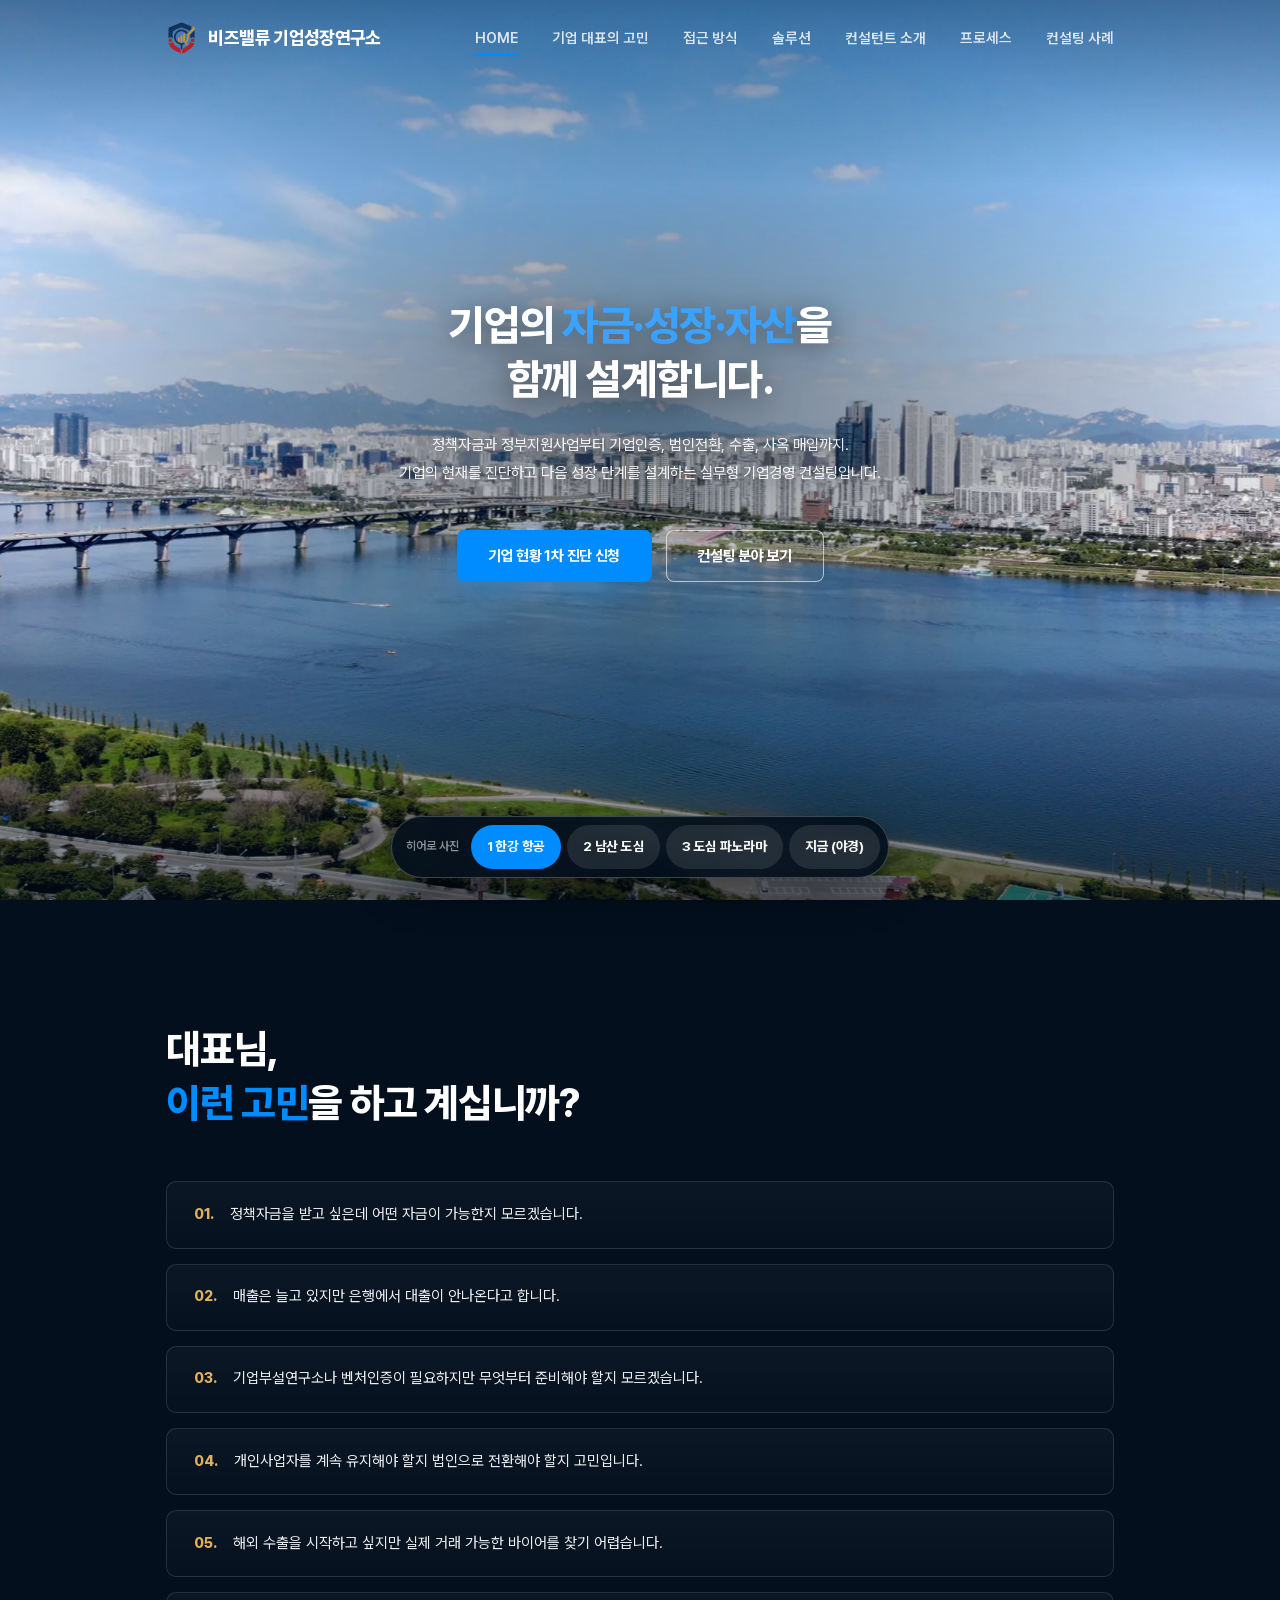
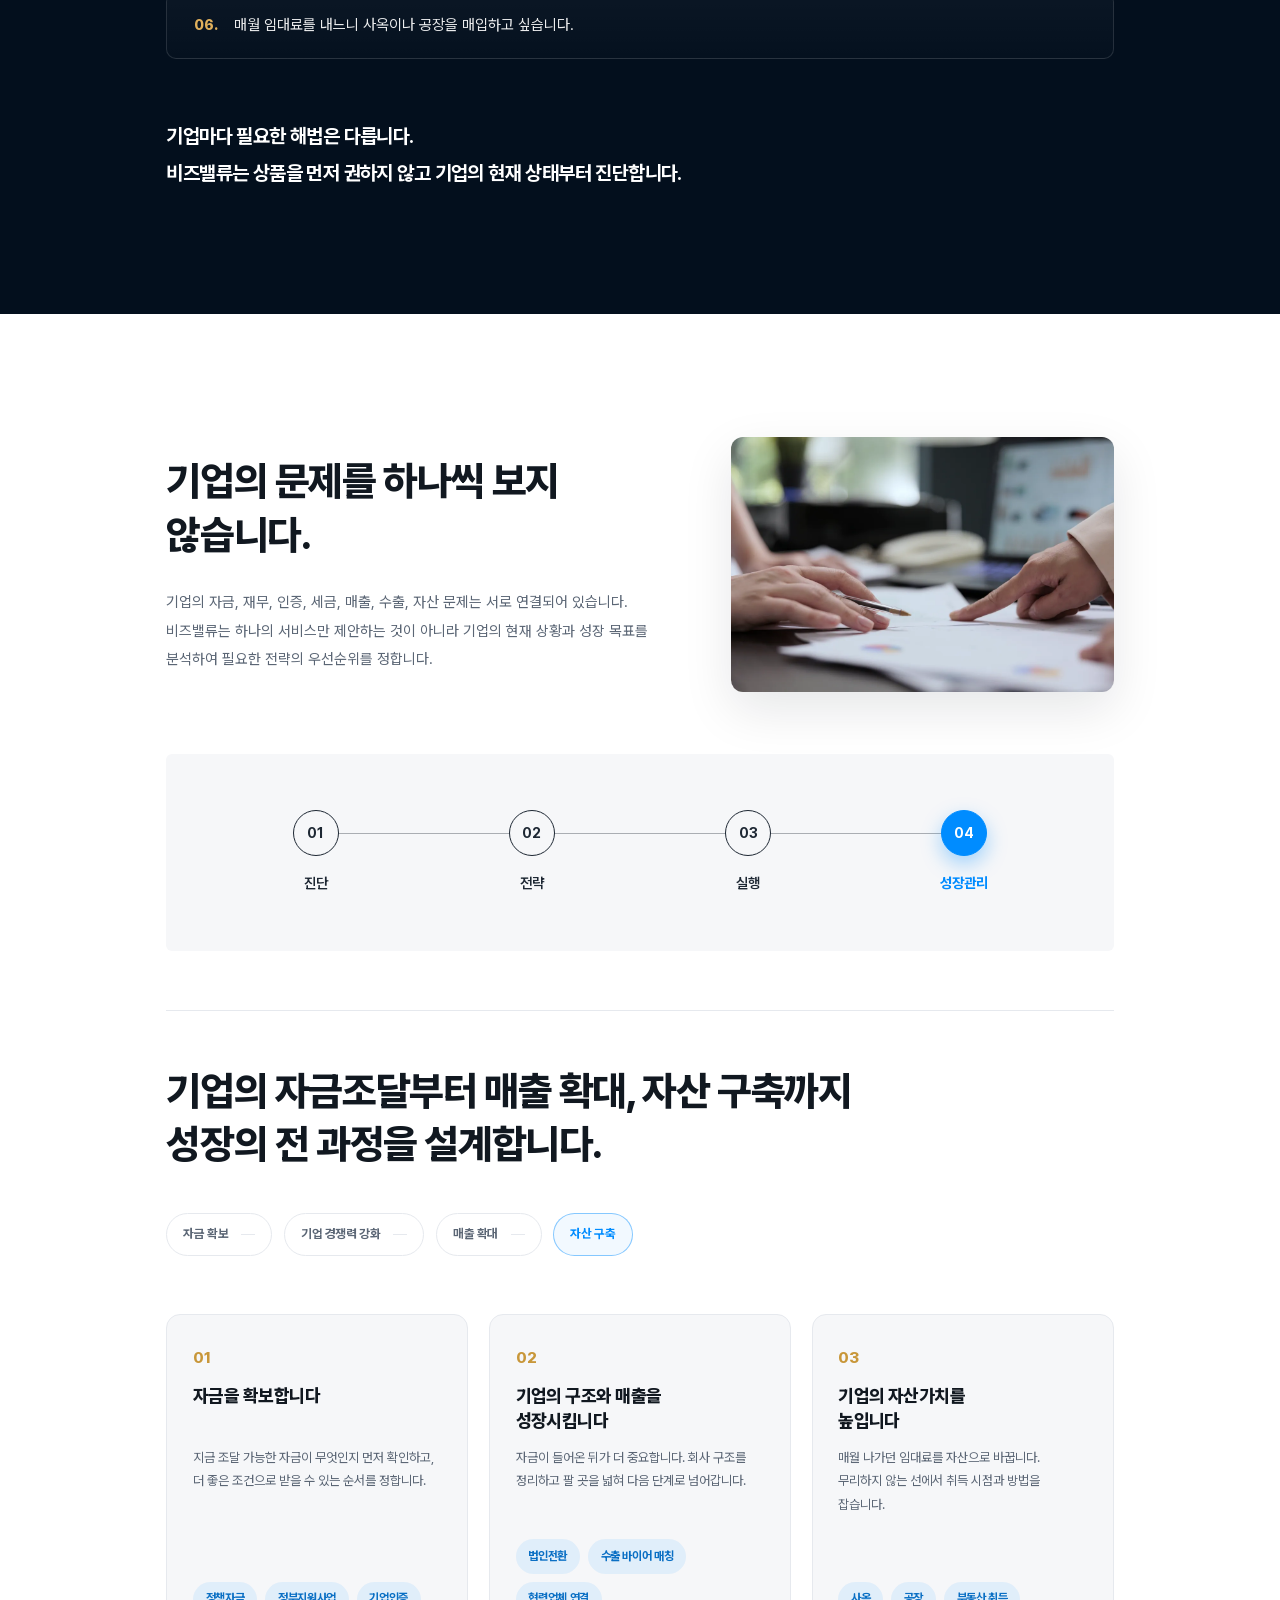
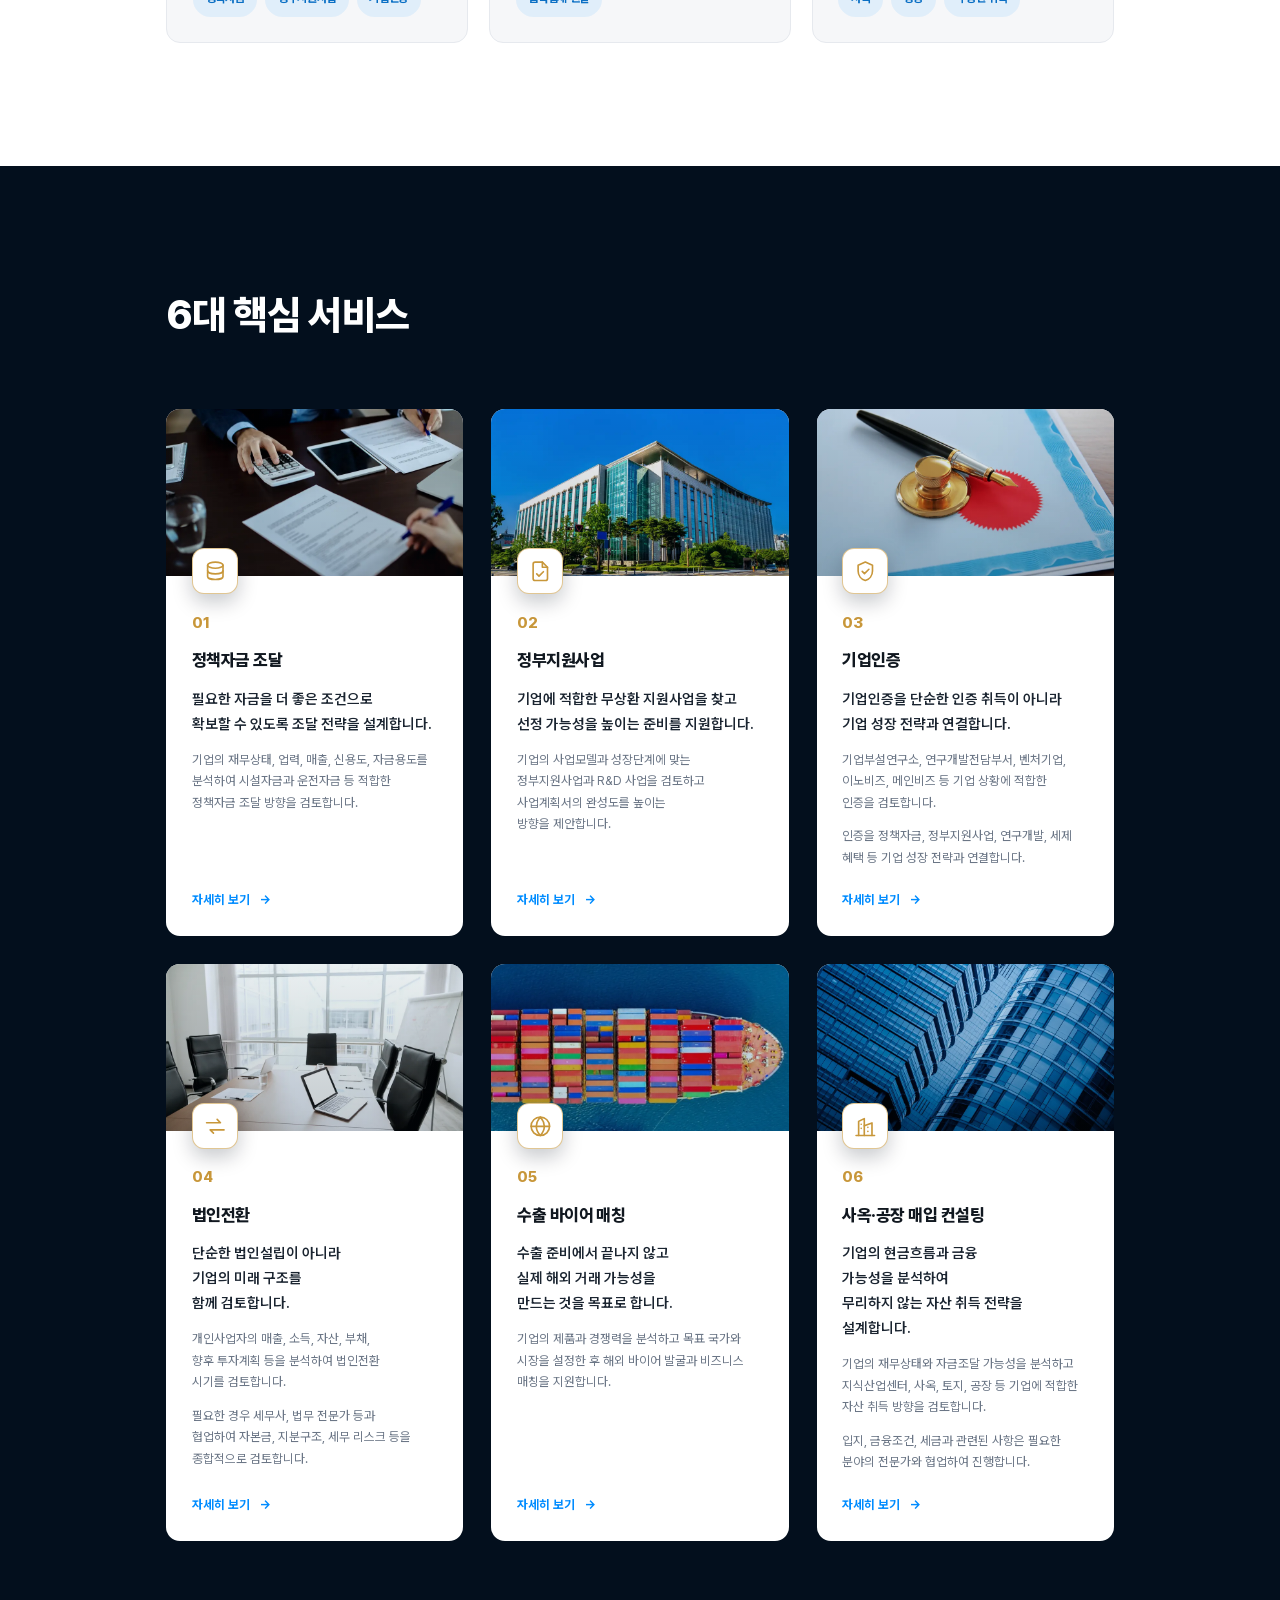
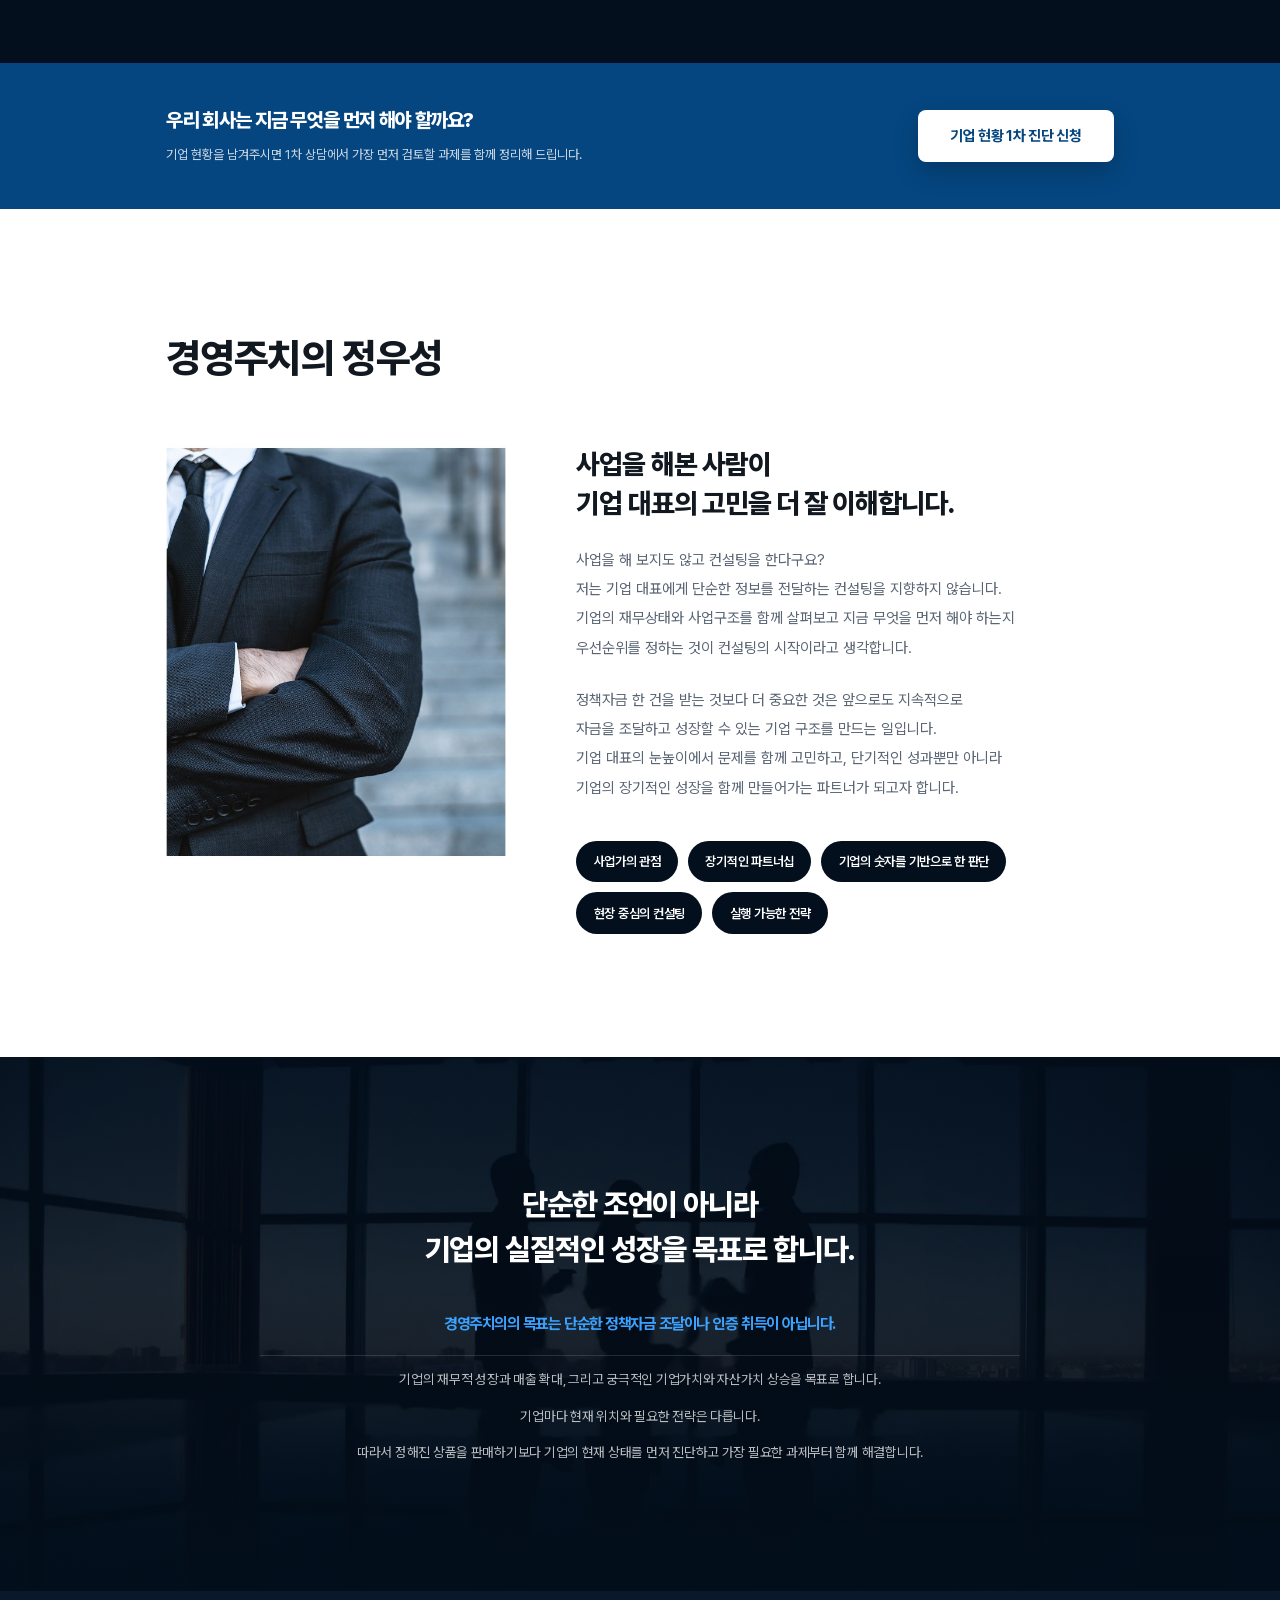
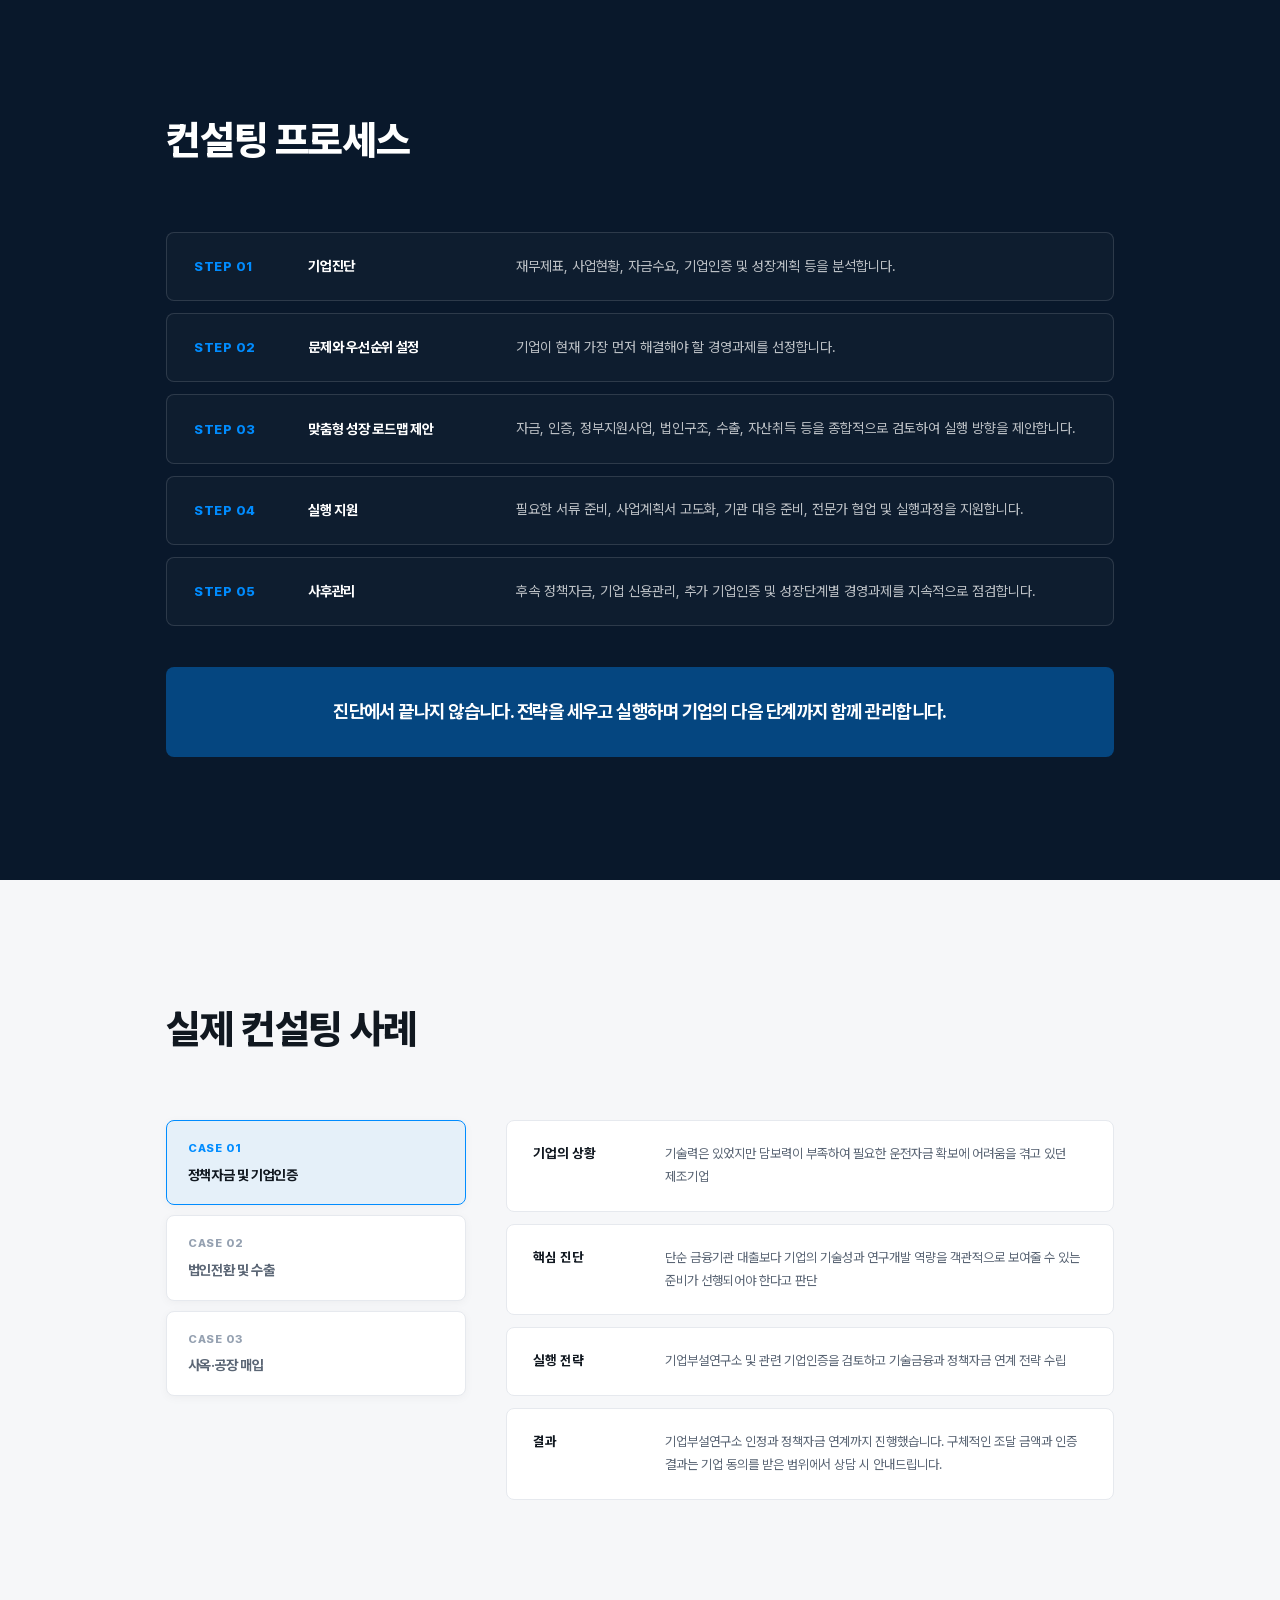
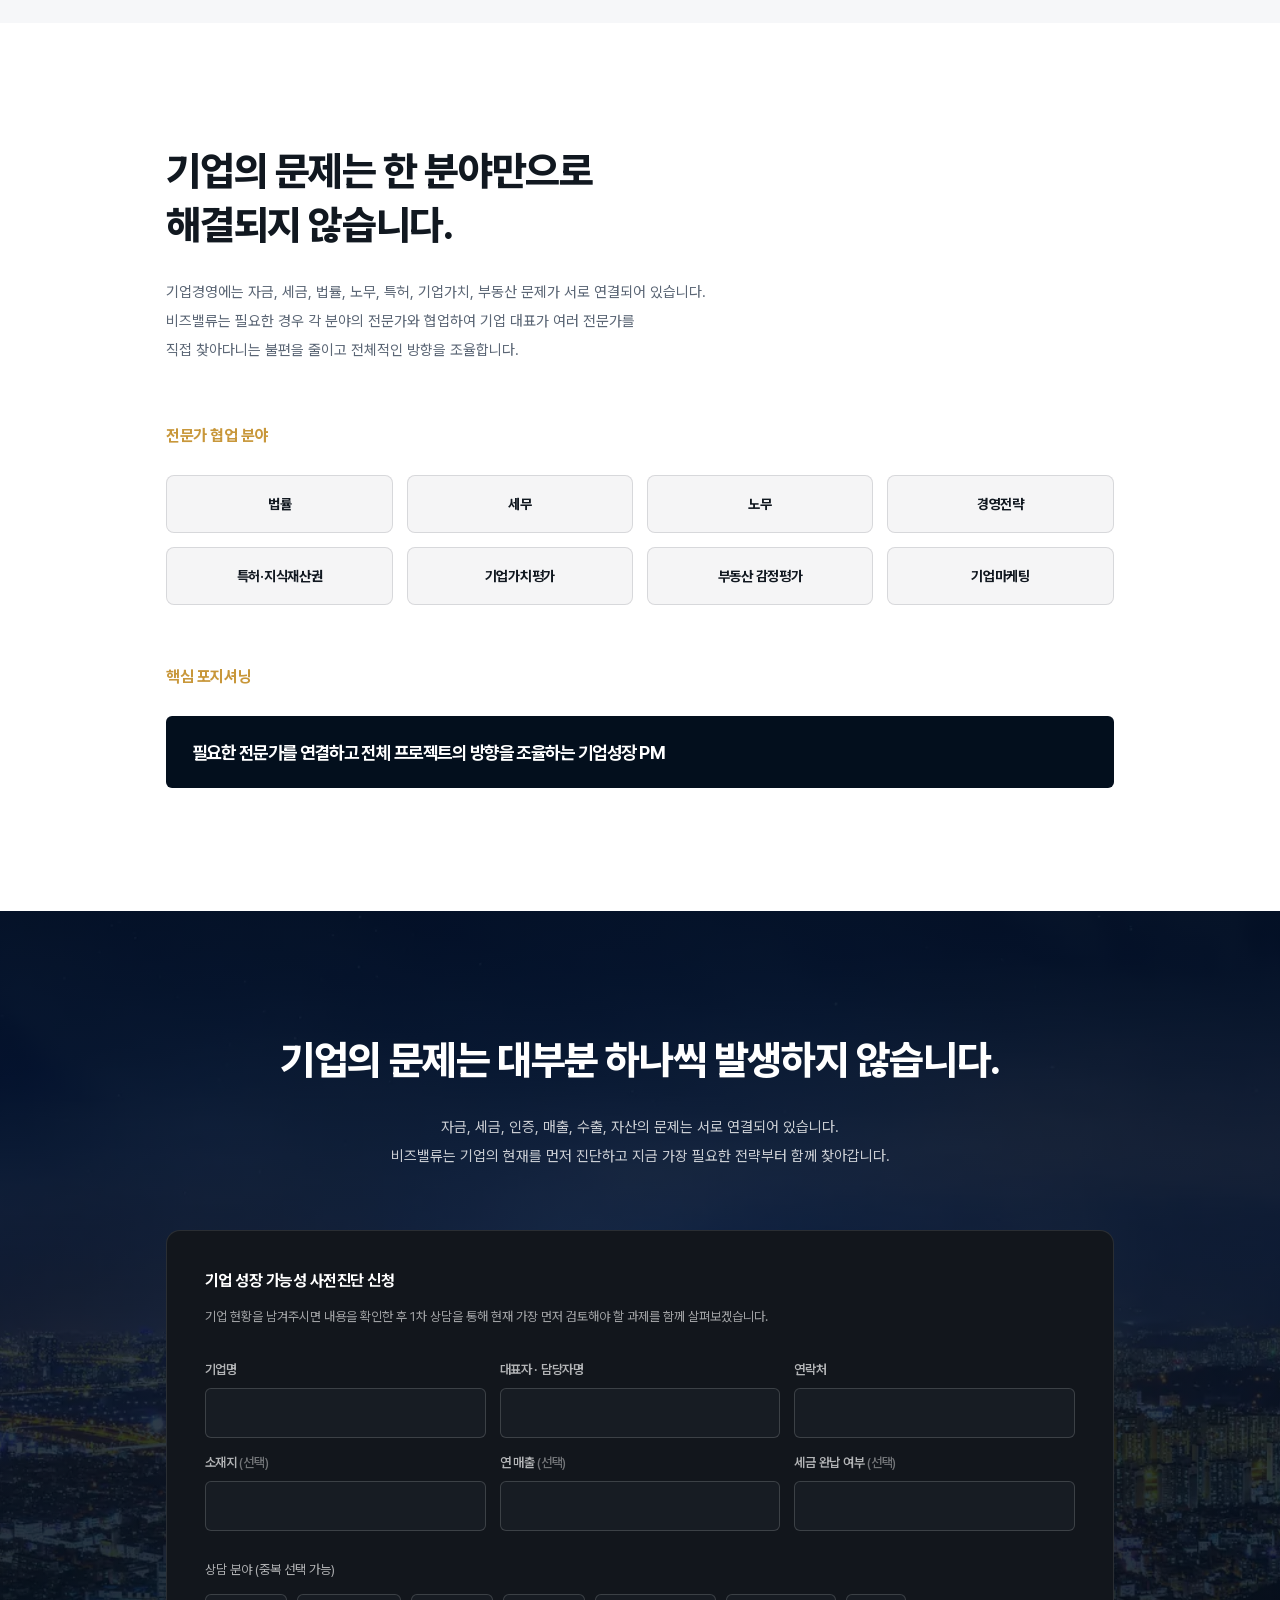
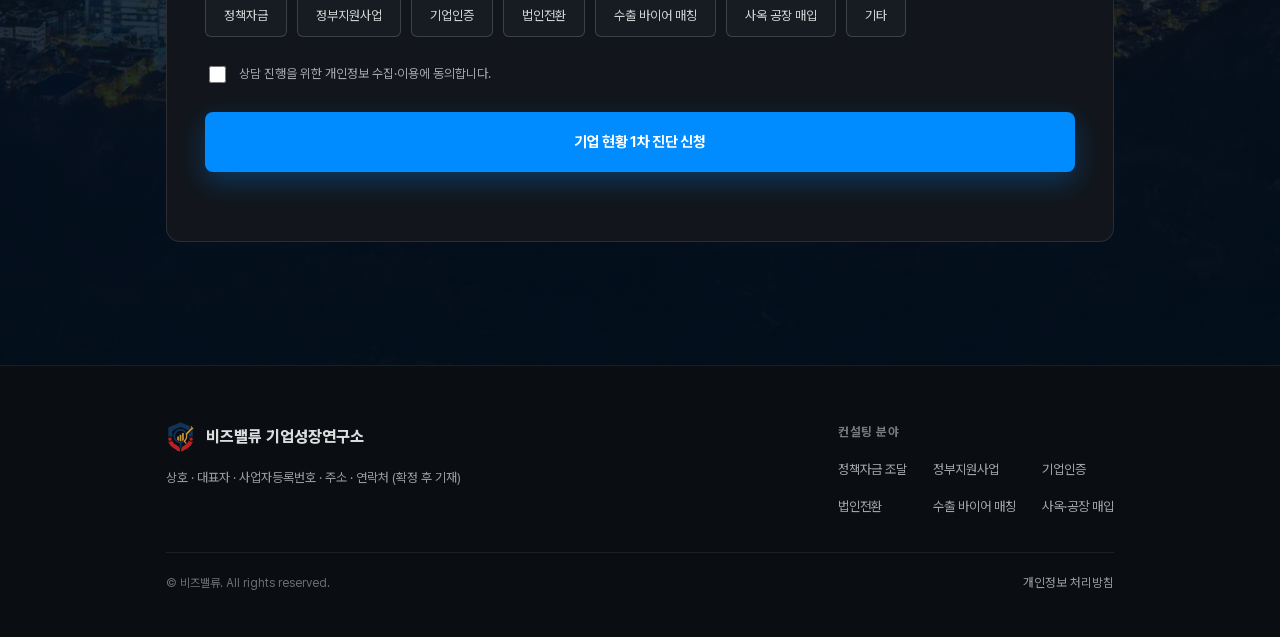
==== preview-hero.html @ 63edd78f "히어로 사진 비교용 임시 페이지 추가 (preview-hero.html) 지금 히어로가 어둡다는 지적을 받아 밝은 낮 사진 후보 3장을 준비했다. 실제 화면에서 눌러 바꿔볼 수 있" ====
<!DOCTYPE html>
<html lang="ko">
<head>
<meta charset="utf-8">
<meta name="viewport" content="width=device-width, initial-scale=1, viewport-fit=cover">
<title>히어로 사진 비교 | 비즈밸류</title>
<meta name="description" content="정책자금과 정부지원사업부터 기업인증, 법인전환, 수출, 사옥 매입까지. 기업의 현재를 진단하고 다음 성장 단계를 설계하는 실무형 기업경영 컨설팅입니다.">
<!-- 초안 단계: 검색 노출 차단. 정식 공개 시 아래 robots 줄과 robots.txt를 삭제하세요. -->
<meta name="robots" content="noindex, nofollow">
<meta property="og:type" content="website">
<meta property="og:title" content="비즈밸류 기업성장연구소 | 기업의 자금·성장·자산을 함께 설계합니다">
<meta property="og:description" content="기업의 현재를 진단하고 다음 성장 단계를 설계하는 실무형 기업경영 컨설팅.">
<!-- webp 를 지원하지 않는 브라우저는 type 을 보고 이 preload 를 건너뜁니다 (jpg 는 CSS 폴백으로 받습니다) -->
<link rel="preload" as="image" type="image/webp" href="assets/img/hero.webp">
<!-- 정식 도메인이 정해지면 아래 canonical / og:url / og:image 의 주소를 새 도메인으로 바꿔야 합니다. -->
<link rel="canonical" href="https://vdirectors00-blip.github.io/Chief-physician/">
<meta property="og:url" content="https://vdirectors00-blip.github.io/Chief-physician/">
<meta property="og:site_name" content="비즈밸류 기업성장연구소">
<meta property="og:locale" content="ko_KR">
<meta property="og:image" content="https://vdirectors00-blip.github.io/Chief-physician/assets/img/hero.jpg">
<meta name="twitter:card" content="summary_large_image">
<link rel="icon" href="assets/img/favicon.ico" sizes="any">
<link rel="apple-touch-icon" href="assets/img/apple-touch-icon.png">
<meta name="theme-color" content="#030f1d">
<link rel="preload" as="font" type="font/woff2" href="assets/fonts/PretendardVariable.subset.woff2" crossorigin>
<link rel="stylesheet" href="assets/css/style.css">
<!-- ============================================================
     TODO:GA4  구글 애널리틱스 측정 ID (G- 로 시작) 를 아래 따옴표 안에 넣으면
     수집이 시작됩니다. 비워두면 아무것도 불러오지 않고 전송하지도 않습니다.
     TODO:WEBHOOK  신청 접수를 문자·알림톡으로 받으려면 중계 주소를 넣습니다.
     (정적 사이트라 알리고를 직접 호출할 수 없어 중계가 하나 필요합니다)
     ============================================================ -->
<script>
  window.GA_ID = "";
  window.LEAD_WEBHOOK = "";
</script>
<script>
  (function () {
    var id = window.GA_ID;
    if (!id || id.indexOf("G-") !== 0) return;
    var s = document.createElement("script");
    s.async = 1; s.src = "https://www.googletagmanager.com/gtag/js?id=" + id;
    document.head.appendChild(s);
    window.dataLayer = window.dataLayer || [];
    window.gtag = function () { dataLayer.push(arguments); };
    gtag("js", new Date());
    gtag("config", id);
  })();
</script>
</head>
<body>

<!-- ============================================================
     채워 넣어야 할 값 (전부 이 파일 안에서 검색됨)
     · TODO:TEL      전화번호
     · TODO:KAKAO    카카오톡 채널 주소
     · TODO:INSTA    인스타그램 주소
     · TODO:FORM     Formspree 폼 주소
     · TODO:LOGO     비즈밸류 로고 이미지 (현재는 텍스트 워드마크)
     · TODO:BIZ      사업자 상호·등록번호·주소
     ============================================================ -->

<a class="skip" href="#main">본문 바로가기</a>

<header class="header" id="header">
  <div class="container header__inner">
    <a class="logo" href="#top"><img class="logo__mark" src="assets/img/logo.svg" alt="" aria-hidden="true" width="32" height="32"><span>비즈밸류 기업성장연구소</span></a>

    <nav class="nav" id="nav">
      <a href="#top" class="nav__link is-active">HOME</a>
      <a href="#worries" class="nav__link">기업 대표의 고민</a>
      <a href="#approach" class="nav__link">접근 방식</a>
      <a href="#services" class="nav__link">솔루션</a>
      <a href="#consultant" class="nav__link">컨설턴트 소개</a>
      <a href="#process" class="nav__link">프로세스</a>
      <a href="#cases" class="nav__link">컨설팅 사례</a>
    </nav>

    <button class="burger" id="burger" aria-label="메뉴 열기" aria-expanded="false" aria-controls="nav">
      <span></span><span></span><span></span>
    </button>
  </div>
</header>

<main id="main">

<!-- ─────────────── 히어로 ─────────────── -->
<section class="hero" id="top">
  <div class="hero__bg"></div>
  <div class="container hero__inner">
    <h1 class="hero__title reveal">기업의 <em>자금·성장·자산</em>을<br>함께 설계합니다.</h1>
    <p class="hero__lead reveal" data-delay="1">
      정책자금과 정부지원사업부터 기업인증, 법인전환, 수출, 사옥 매입까지.<br>
      기업의 현재를 진단하고 다음 성장 단계를 설계하는 실무형 기업경영 컨설팅입니다.
    </p>
    <div class="hero__cta reveal" data-delay="2">
      <a href="#apply" class="btn btn--primary" data-cta="hero">기업 현황 1차 진단 신청</a>
      <a href="#services" class="btn btn--ghost">컨설팅 분야 보기</a>
    </div>
  </div>
  <span class="hero__scroll" aria-hidden="true"></span>
</section>


<!-- ─────────────── 대표님 고민 ─────────────── -->
<section class="sec sec--navy" id="worries">
  <div class="container">
    <h2 class="h2 reveal">대표님,<br><em>이런 고민</em>을 하고 계십니까?</h2>

    <ul class="worries">
      <li class="worry reveal"><span class="worry__no">01.</span><span class="worry__txt">정책자금을 받고 싶은데 어떤 자금이 가능한지 모르겠습니다.</span></li>
      <li class="worry reveal"><span class="worry__no">02.</span><span class="worry__txt">매출은 늘고 있지만 은행에서 대출이 안나온다고 합니다.</span></li>
      <li class="worry reveal"><span class="worry__no">03.</span><span class="worry__txt">기업부설연구소나 벤처인증이 필요하지만 무엇부터 준비해야 할지 모르겠습니다.</span></li>
      <li class="worry reveal"><span class="worry__no">04.</span><span class="worry__txt">개인사업자를 계속 유지해야 할지 법인으로 전환해야 할지 고민입니다.</span></li>
      <li class="worry reveal"><span class="worry__no">05.</span><span class="worry__txt">해외 수출을 시작하고 싶지만 실제 거래 가능한 바이어를 찾기 어렵습니다.</span></li>
      <li class="worry reveal"><span class="worry__no">06.</span><span class="worry__txt">매월 임대료를 내느니 사옥이나 공장을 매입하고 싶습니다.</span></li>
    </ul>

    <p class="worries__closing reveal">
      기업마다 필요한 해법은 다릅니다.<br>
      비즈밸류는 상품을 먼저 권하지 않고 기업의 현재 상태부터 진단합니다.
    </p>
  </div>
</section>

<!-- ─────────────── 접근 방식 ─────────────── -->
<section class="sec sec--light" id="approach">
  <div class="container">
    <div class="lead2">
      <div class="lead2__txt">
        <h2 class="h2 h2--dark reveal">기업의 문제를 하나씩 보지 않습니다.</h2>
        <p class="body reveal">
          기업의 자금, 재무, 인증, 세금, 매출, 수출, 자산 문제는 서로 연결되어 있습니다.
          비즈밸류는 하나의 서비스만 제안하는 것이 아니라 기업의 현재 상황과 성장 목표를
          분석하여 필요한 전략의 우선순위를 정합니다.
        </p>
      </div>
      <figure class="lead2__fig reveal" data-delay="1">
        <picture>
          <source srcset="assets/img/approach-charts.webp" type="image/webp">
          <img src="assets/img/approach-charts.jpg" alt="" width="1200" height="800" loading="lazy">
        </picture>
      </figure>
    </div>

    <div class="steps reveal">
      <ol class="steps__list">
        <li class="step"><span class="step__dot">01</span><span class="step__label">진단</span></li>
        <li class="step"><span class="step__dot">02</span><span class="step__label">전략</span></li>
        <li class="step"><span class="step__dot">03</span><span class="step__label">실행</span></li>
        <li class="step is-active"><span class="step__dot">04</span><span class="step__label">성장관리</span></li>
      </ol>
    </div>

    <div class="approach__split" id="values">
    <h2 class="h2 h2--dark h2--left reveal">기업의 자금조달부터 매출 확대, 자산 구축까지<br>성장의 전 과정을 설계합니다.</h2>

    <ol class="flow reveal">
      <li>자금 확보</li>
      <li>기업 경쟁력 강화</li>
      <li>매출 확대</li>
      <li>자산 구축</li>
    </ol>

    <div class="values">
      <article class="value reveal">
        <p class="value__no">01</p>
        <h3 class="value__title">자금을 확보합니다</h3>
        <p class="value__desc">지금 조달 가능한 자금이 무엇인지 먼저 확인하고, 더 좋은 조건으로 받을 수 있는 순서를 정합니다.</p>
        <ul class="value__tags">
          <li><a href="services/policy-fund.html">정책자금</a></li>
          <li><a href="services/gov-program.html">정부지원사업</a></li>
          <li><a href="services/certification.html">기업인증</a></li>
        </ul>
      </article>

      <article class="value reveal" data-delay="1">
        <p class="value__no">02</p>
        <h3 class="value__title">기업의 구조와 매출을 <br>성장시킵니다</h3>
        <p class="value__desc">자금이 들어온 뒤가 더 중요합니다. 회사 구조를 정리하고 팔 곳을 넓혀 다음 단계로 넘어갑니다.</p>
        <ul class="value__tags">
          <li><a href="services/incorporation.html">법인전환</a></li>
          <li><a href="services/export.html">수출 바이어 매칭</a></li>
          <li><a href="#network">협력업체 연결</a></li>
        </ul>
      </article>

      <article class="value reveal" data-delay="2">
        <p class="value__no">03</p>
        <h3 class="value__title">기업의 자산가치를 <br>높입니다</h3>
        <p class="value__desc">매월 나가던 임대료를 자산으로 바꿉니다. 무리하지 않는 선에서 취득 시점과 방법을 잡습니다.</p>
        <ul class="value__tags">
          <li><a href="services/asset.html">사옥</a></li>
          <li><a href="services/asset.html">공장</a></li>
          <li><a href="services/asset.html">부동산 취득</a></li>
        </ul>
      </article>
    </div>
    </div>
  </div>
</section>

<!-- ─────────────── 6대 핵심 서비스 ─────────────── -->
<section class="sec sec--navy" id="services">
  <div class="container">
    <h2 class="h2 h2--left reveal">6대 핵심 서비스</h2>

    <div class="cards">
      <article class="card reveal">
        <figure class="card__fig" aria-hidden="true"><picture><source srcset="assets/img/svc-fund.webp" type="image/webp"><img src="assets/img/svc-fund.jpg" alt="" width="920" height="518" loading="lazy"></picture></figure>
        <div class="card__icon" aria-hidden="true"><svg viewBox="0 0 24 24"><ellipse cx="12" cy="6" rx="7.5" ry="3"/><path d="M4.5 6v5.5c0 1.7 3.4 3 7.5 3s7.5-1.3 7.5-3V6"/><path d="M4.5 11.5V17c0 1.7 3.4 3 7.5 3s7.5-1.3 7.5-3v-5.5"/></svg></div>
        <p class="card__no">01</p>
        <h3 class="card__title">정책자금 조달</h3>
        <p class="card__lead">필요한 자금을 더 좋은 조건으로 <br>확보할 수 있도록 조달 전략을 설계합니다.</p>
        <p class="card__desc">기업의 재무상태, 업력, 매출, 신용도, 자금용도를 분석하여 시설자금과 운전자금 등 적합한 정책자금 조달 방향을 검토합니다.</p>
        <a class="card__more" href="services/policy-fund.html">자세히 보기 <span aria-hidden="true">&rarr;</span></a>
      </article>

      <article class="card reveal" data-delay="1">
        <figure class="card__fig" aria-hidden="true"><picture><source srcset="assets/img/svc-gov.webp" type="image/webp"><img src="assets/img/svc-gov.jpg" alt="" width="920" height="518" loading="lazy"></picture></figure>
        <div class="card__icon" aria-hidden="true"><svg viewBox="0 0 24 24"><path d="M14 3H7a2 2 0 0 0-2 2v14a2 2 0 0 0 2 2h10a2 2 0 0 0 2-2V8z"/><path d="M14 3v5h5"/><path d="M8.5 14.5l2.2 2.2 4.3-4.3"/></svg></div>
        <p class="card__no">02</p>
        <h3 class="card__title">정부지원사업</h3>
        <p class="card__lead">기업에 적합한 무상환 지원사업을 찾고 <br>선정 가능성을 높이는 준비를 지원합니다.</p>
        <p class="card__desc">기업의 사업모델과 성장단계에 맞는 정부지원사업과 R&amp;D 사업을 검토하고 사업계획서의 완성도를 높이는 방향을 제안합니다.</p>
        <a class="card__more" href="services/gov-program.html">자세히 보기 <span aria-hidden="true">&rarr;</span></a>
      </article>

      <article class="card reveal" data-delay="2">
        <figure class="card__fig" aria-hidden="true"><picture><source srcset="assets/img/svc-cert.webp" type="image/webp"><img src="assets/img/svc-cert.jpg" alt="" width="920" height="518" loading="lazy"></picture></figure>
        <div class="card__icon" aria-hidden="true"><svg viewBox="0 0 24 24"><path d="M12 3l7 3v5.7c0 4.3-2.9 8-7 9.3-4.1-1.3-7-5-7-9.3V6z"/><path d="M9 12l2.2 2.2L15.5 10"/></svg></div>
        <p class="card__no">03</p>
        <h3 class="card__title">기업인증</h3>
        <p class="card__lead">기업인증을 단순한 인증 취득이 아니라 <br>기업 성장 전략과 연결합니다.</p>
        <p class="card__desc">기업부설연구소, 연구개발전담부서, 벤처기업, 이노비즈, 메인비즈 등 기업 상황에 적합한 인증을 검토합니다.</p>
        <p class="card__desc">인증을 정책자금, 정부지원사업, 연구개발, 세제 혜택 등 기업 성장 전략과 연결합니다.</p>
        <a class="card__more" href="services/certification.html">자세히 보기 <span aria-hidden="true">&rarr;</span></a>
      </article>

      <article class="card reveal">
        <figure class="card__fig" aria-hidden="true"><picture><source srcset="assets/img/svc-inc.webp" type="image/webp"><img src="assets/img/svc-inc.jpg" alt="" width="920" height="518" loading="lazy"></picture></figure>
        <div class="card__icon" aria-hidden="true"><svg viewBox="0 0 24 24"><path d="M3.5 8.5h13.5l-3.2-3.2"/><path d="M20.5 15.5H7l3.2 3.2"/></svg></div>
        <p class="card__no">04</p>
        <h3 class="card__title">법인전환</h3>
        <p class="card__lead">단순한 법인설립이 아니라 기업의 미래 구조를 <br>함께 검토합니다.</p>
        <p class="card__desc">개인사업자의 매출, 소득, 자산, 부채, 향후 투자계획 등을 분석하여 법인전환 시기를 검토합니다.</p>
        <p class="card__desc">필요한 경우 세무사, 법무 전문가 등과 협업하여 자본금, 지분구조, 세무 리스크 등을 종합적으로 검토합니다.</p>
        <a class="card__more" href="services/incorporation.html">자세히 보기 <span aria-hidden="true">&rarr;</span></a>
      </article>

      <article class="card reveal" data-delay="1">
        <figure class="card__fig" aria-hidden="true"><picture><source srcset="assets/img/svc-export.webp" type="image/webp"><img src="assets/img/svc-export.jpg" alt="" width="920" height="518" loading="lazy"></picture></figure>
        <div class="card__icon" aria-hidden="true"><svg viewBox="0 0 24 24"><circle cx="12" cy="12" r="9"/><path d="M3 12h18"/><path d="M12 3c2.6 2.8 3.9 5.8 3.9 9s-1.3 6.2-3.9 9c-2.6-2.8-3.9-5.8-3.9-9S9.4 5.8 12 3z"/></svg></div>
        <p class="card__no">05</p>
        <h3 class="card__title">수출 바이어 매칭</h3>
        <p class="card__lead">수출 준비에서 끝나지 않고 <br>실제 해외 거래 가능성을 <br>만드는 것을 목표로 합니다.</p>
        <p class="card__desc">기업의 제품과 경쟁력을 분석하고 목표 국가와 시장을 설정한 후 해외 바이어 발굴과 비즈니스 매칭을 지원합니다.</p>
        <a class="card__more" href="services/export.html">자세히 보기 <span aria-hidden="true">&rarr;</span></a>
      </article>

      <article class="card reveal" data-delay="2">
        <figure class="card__fig" aria-hidden="true"><picture><source srcset="assets/img/svc-asset.webp" type="image/webp"><img src="assets/img/svc-asset.jpg" alt="" width="920" height="518" loading="lazy"></picture></figure>
        <div class="card__icon" aria-hidden="true"><svg viewBox="0 0 24 24"><path d="M3 21h18"/><path d="M5.5 21V7.2L11 4.5V21"/><path d="M11 11.5l7.5-2.8V21"/><path d="M8 10h.01M8 14h.01M14.5 13h.01M14.5 17h.01"/></svg></div>
        <p class="card__no">06</p>
        <h3 class="card__title">사옥·공장 매입 컨설팅</h3>
        <p class="card__lead">기업의 현금흐름과 금융 가능성을 분석하여 <br>무리하지 않는 자산 취득 전략을 설계합니다.</p>
        <p class="card__desc">기업의 재무상태와 자금조달 가능성을 분석하고 지식산업센터, 사옥, 토지, 공장 등 기업에 적합한 자산 취득 방향을 검토합니다.</p>
        <p class="card__desc">입지, 금융조건, 세금과 관련된 사항은 필요한 분야의 전문가와 협업하여 진행합니다.</p>
        <a class="card__more" href="services/asset.html">자세히 보기 <span aria-hidden="true">&rarr;</span></a>
      </article>
    </div>
  </div>
</section>

<!-- ─────────────── 중간 CTA ─────────────── -->
<section class="midcta">
  <div class="container midcta__inner">
    <div class="midcta__txt">
      <p class="midcta__title">우리 회사는 지금 무엇을 먼저 해야 할까요?</p>
      <p class="midcta__sub">기업 현황을 남겨주시면 1차 상담에서 가장 먼저 검토할 과제를 함께 정리해 드립니다.</p>
    </div>
    <a class="btn btn--primary" href="#apply" data-cta="mid">기업 현황 1차 진단 신청</a>
  </div>
</section>

<!-- ─────────────── 컨설턴트 소개 ─────────────── -->
<section class="sec sec--light" id="consultant">
  <div class="container">
    <h2 class="h2 h2--dark h2--left reveal">경영주치의 정우성</h2>

    <div class="profile">
      <div class="profile__photo reveal">
        <!-- 정우성 대표 실제 프로필 사진으로 교체 예정 -->
        <img src="assets/img/profile.jpg" alt="경영주치의 정우성 컨설턴트" width="582" height="710" loading="lazy">
      </div>

      <div class="profile__body reveal" data-delay="1">
        <h3 class="profile__title">사업을 해본 사람이<br>기업 대표의 고민을 더 잘 이해합니다.</h3>

        <p class="profile__txt">
          사업을 해 보지도 않고 컨설팅을 한다구요?<br>
          저는 기업 대표에게 단순한 정보를 전달하는 컨설팅을 지향하지 않습니다.<br>
          기업의 재무상태와 사업구조를 함께 살펴보고 지금 무엇을 먼저 해야 하는지<br>
          우선순위를 정하는 것이 컨설팅의 시작이라고 생각합니다.
        </p>
        <p class="profile__txt">
          정책자금 한 건을 받는 것보다 더 중요한 것은 앞으로도 지속적으로<br>
          자금을 조달하고 성장할 수 있는 기업 구조를 만드는 일입니다.<br>
          기업 대표의 눈높이에서 문제를 함께 고민하고, 단기적인 성과뿐만 아니라<br>
          기업의 장기적인 성장을 함께 만들어가는 파트너가 되고자 합니다.
        </p>

        <ul class="tags">
          <li class="tag">사업가의 관점</li>
          <li class="tag">장기적인 파트너십</li>
          <li class="tag">기업의 숫자를 기반으로 한 판단</li>
          <li class="tag">현장 중심의 컨설팅</li>
          <li class="tag">실행 가능한 전략</li>
        </ul>
      </div>
    </div>
  </div>
</section>

<!-- ─────────────── 선언 배너 ─────────────── -->
<section class="band band--photo" id="philosophy">
  <div class="band__bg" aria-hidden="true"></div>
  <div class="container">
    <p class="band__txt reveal">단순한 조언이 아니라<br>기업의 실질적인 성장을 목표로 합니다.</p>

    <div class="creed reveal">
      <p class="creed__lead">경영주치의의 목표는 단순한 정책자금 조달이나 인증 취득이 아닙니다.</p>
      <p class="creed__txt">기업의 재무적 성장과 매출 확대, 그리고 궁극적인 기업가치와 자산가치 상승을 목표로 합니다.</p>
      <p class="creed__txt">기업마다 현재 위치와 필요한 전략은 다릅니다.</p>
      <p class="creed__txt">따라서 정해진 상품을 판매하기보다 기업의 현재 상태를 먼저 진단하고 가장 필요한 과제부터 함께 해결합니다.</p>
    </div>
  </div>
</section>

<!-- ─────────────── 컨설팅 프로세스 ─────────────── -->
<section class="sec sec--navy2" id="process">
  <div class="container">
    <h2 class="h2 h2--left reveal">컨설팅 프로세스</h2>

    <ol class="steplist">
      <li class="steprow reveal">
        <span class="steprow__no">STEP 01</span>
        <span class="steprow__name">기업진단</span>
        <span class="steprow__desc">재무제표, 사업현황, 자금수요, 기업인증 및 성장계획 등을 분석합니다.</span>
      </li>
      <li class="steprow reveal">
        <span class="steprow__no">STEP 02</span>
        <span class="steprow__name">문제와 우선순위 설정</span>
        <span class="steprow__desc">기업이 현재 가장 먼저 해결해야 할 경영과제를 선정합니다.</span>
      </li>
      <li class="steprow reveal">
        <span class="steprow__no">STEP 03</span>
        <span class="steprow__name">맞춤형 성장 로드맵 제안</span>
        <span class="steprow__desc">자금, 인증, 정부지원사업, 법인구조, 수출, 자산취득 등을 종합적으로 검토하여 실행 방향을 제안합니다.</span>
      </li>
      <li class="steprow reveal">
        <span class="steprow__no">STEP 04</span>
        <span class="steprow__name">실행 지원</span>
        <span class="steprow__desc">필요한 서류 준비, 사업계획서 고도화, 기관 대응 준비, 전문가 협업 및 실행과정을 지원합니다.</span>
      </li>
      <li class="steprow reveal">
        <span class="steprow__no">STEP 05</span>
        <span class="steprow__name">사후관리</span>
        <span class="steprow__desc">후속 정책자금, 기업 신용관리, 추가 기업인증 및 성장단계별 경영과제를 지속적으로 점검합니다.</span>
      </li>
    </ol>

    <p class="notice reveal">진단에서 끝나지 않습니다. 전략을 세우고 실행하며 기업의 다음 단계까지 함께 관리합니다.</p>
  </div>
</section>

<!-- ─────────────── 실제 컨설팅 사례 ─────────────── -->
<section class="sec sec--soft" id="cases">
  <div class="container">
    <h2 class="h2 h2--dark h2--left reveal">실제 컨설팅 사례</h2>

    <div class="case reveal">
      <div class="case__tabs" role="tablist">
        <button type="button" role="tab" class="case__tab is-active" data-case="01" aria-selected="true" id="caseTab01" aria-controls="casePanel01" tabindex="0"><span>CASE 01</span>정책자금 및 기업인증</button>
        <button type="button" role="tab" class="case__tab" data-case="02" aria-selected="false" id="caseTab02" aria-controls="casePanel02" tabindex="-1"><span>CASE 02</span>법인전환 및 수출</button>
        <button type="button" role="tab" class="case__tab" data-case="03" aria-selected="false" id="caseTab03" aria-controls="casePanel03" tabindex="-1"><span>CASE 03</span>사옥·공장 매입</button>
      </div>

      <dl class="case__rows" data-case="01" role="tabpanel" id="casePanel01" aria-labelledby="caseTab01">
          <div class="case__row"><dt>기업의 상황</dt><dd>기술력은 있었지만 담보력이 부족하여 필요한 운전자금 확보에 어려움을 겪고 있던 제조기업</dd></div>
          <div class="case__row"><dt>핵심 진단</dt><dd>단순 금융기관 대출보다 기업의 기술성과 연구개발 역량을 객관적으로 보여줄 수 있는 준비가 선행되어야 한다고 판단</dd></div>
          <div class="case__row"><dt>실행 전략</dt><dd>기업부설연구소 및 관련 기업인증을 검토하고 기술금융과 정책자금 연계 전략 수립</dd></div>
          <div class="case__row"><dt>결과</dt><dd>기업부설연구소 인정과 정책자금 연계까지 진행했습니다. 구체적인 조달 금액과 인증 결과는 기업 동의를 받은 범위에서 상담 시 안내드립니다.</dd></div>
      </dl>
      <dl class="case__rows is-hidden" data-case="02" role="tabpanel" id="casePanel02" aria-labelledby="caseTab02">
          <div class="case__row"><dt>기업의 상황</dt><dd class="is-empty">자료 확정 후 기재</dd></div>
          <div class="case__row"><dt>핵심 진단</dt><dd class="is-empty">자료 확정 후 기재</dd></div>
          <div class="case__row"><dt>실행 전략</dt><dd class="is-empty">자료 확정 후 기재</dd></div>
          <div class="case__row"><dt>결과</dt><dd class="is-empty">자료 확정 후 기재</dd></div>
      </dl>
      <dl class="case__rows is-hidden" data-case="03" role="tabpanel" id="casePanel03" aria-labelledby="caseTab03">
          <div class="case__row"><dt>기업의 상황</dt><dd class="is-empty">자료 확정 후 기재</dd></div>
          <div class="case__row"><dt>핵심 진단</dt><dd class="is-empty">자료 확정 후 기재</dd></div>
          <div class="case__row"><dt>실행 전략</dt><dd class="is-empty">자료 확정 후 기재</dd></div>
          <div class="case__row"><dt>결과</dt><dd class="is-empty">자료 확정 후 기재</dd></div>
      </dl>
    </div>
  </div>
</section>

<!-- ─────────────── 전문가 협업 ─────────────── -->
<section class="sec sec--light" id="network">
  <div class="container">
    <h2 class="h2 h2--dark h2--left reveal">기업의 문제는 한 분야만으로<br>해결되지 않습니다.</h2>
    <p class="body body--left reveal">
      기업경영에는 자금, 세금, 법률, 노무, 특허, 기업가치, 부동산 문제가 서로 연결되어 있습니다.<br>
      비즈밸류는 필요한 경우 각 분야의 전문가와 협업하여 기업 대표가 여러 전문가를<br>
      직접 찾아다니는 불편을 줄이고 전체적인 방향을 조율합니다.
    </p>

    <h3 class="mini reveal">전문가 협업 분야</h3>
    <ul class="chips reveal">
      <li class="chip">법률</li>
      <li class="chip">세무</li>
      <li class="chip">노무</li>
      <li class="chip">경영전략</li>
      <li class="chip">특허·지식재산권</li>
      <li class="chip">기업가치평가</li>
      <li class="chip">부동산 감정평가</li>
      <li class="chip">기업마케팅</li>
    </ul>

    <h3 class="mini reveal">핵심 포지셔닝</h3>
    <p class="position reveal">필요한 전문가를 연결하고 전체 프로젝트의 방향을 조율하는 기업성장 PM</p>
  </div>
</section>

<!-- ─────────────── 최종 CTA + 신청 폼 ─────────────── -->
<section class="sec sec--ink sec--photo" id="apply">
  <div class="sec__bg" aria-hidden="true"></div>
  <div class="container">
    <h2 class="h2 h2--center reveal">기업의 문제는 대부분 하나씩 발생하지 않습니다.</h2>
    <p class="body body--center reveal">
      자금, 세금, 인증, 매출, 수출, 자산의 문제는 서로 연결되어 있습니다.<br>
      비즈밸류는 기업의 현재를 먼저 진단하고 지금 가장 필요한 전략부터 함께 찾아갑니다.
    </p>

    <div class="formbox reveal">
      <div class="formbox__body" id="applyFormBody">
        <h3 class="formbox__title">기업 성장 가능성 사전진단 신청</h3>
        <p class="formbox__desc">기업 현황을 남겨주시면 내용을 확인한 후 1차 상담을 통해 현재 가장 먼저 검토해야 할 과제를 함께 살펴보겠습니다.</p>

        <!-- TODO:FORM  Formspree 가입 후 아래 action 을 발급받은 주소로 교체하면 메일로 접수됩니다. -->
        <form class="form" id="applyForm" action="https://formspree.io/f/YOUR_FORM_ID" method="POST" novalidate>
          <input type="hidden" name="_subject" value="[비즈밸류] 기업 현황 1차 진단 신청">
          <input type="hidden" name="유입경로" value="">
          <div class="hp" aria-hidden="true">
            <label>이 칸은 비워두세요<input type="text" name="_gotcha" tabindex="-1" autocomplete="off"></label>
          </div>
          <div class="form__grid">
            <label class="field"><span class="field__label">기업명</span><input type="text" name="기업명" required></label>
            <label class="field"><span class="field__label">대표자 · 담당자명</span><input type="text" name="대표자_담당자명" required></label>
            <label class="field"><span class="field__label">연락처</span><input type="tel" name="연락처" required></label>
            <label class="field"><span class="field__label">소재지 <em>(선택)</em></span><input type="text" name="소재지"></label>
            <label class="field"><span class="field__label">연 매출 <em>(선택)</em></span><input type="text" name="연매출"></label>
            <label class="field"><span class="field__label">세금 완납 여부 <em>(선택)</em></span><input type="text" name="세금완납여부"></label>
          </div>

          <p class="form__legend">상담 분야 (중복 선택 가능)</p>
          <div class="form__chips">
            <label class="pick"><input type="checkbox" name="상담분야" value="정책자금"><span>정책자금</span></label>
            <label class="pick"><input type="checkbox" name="상담분야" value="정부지원사업"><span>정부지원사업</span></label>
            <label class="pick"><input type="checkbox" name="상담분야" value="기업인증"><span>기업인증</span></label>
            <label class="pick"><input type="checkbox" name="상담분야" value="법인전환"><span>법인전환</span></label>
            <label class="pick"><input type="checkbox" name="상담분야" value="수출 바이어 매칭"><span>수출 바이어 매칭</span></label>
            <label class="pick"><input type="checkbox" name="상담분야" value="사옥 공장 매입"><span>사옥 공장 매입</span></label>
            <label class="pick"><input type="checkbox" name="상담분야" value="기타"><span>기타</span></label>
          </div>

          <label class="agree">
            <input type="checkbox" name="개인정보동의" value="동의" required>
            <span>상담 진행을 위한 <a href="privacy.html" target="_blank" rel="noopener">개인정보 수집·이용</a>에 동의합니다.</span>
          </label>

          <button type="submit" class="btn btn--primary btn--block">기업 현황 1차 진단 신청</button>
          <p class="form__msg" id="applyFormMsg" role="status"></p>
        </form>
      </div>

      <div class="formdone" id="applyFormDone" hidden>
        <div class="formdone__mark" aria-hidden="true"><svg viewBox="0 0 24 24"><path d="M4 12.5l5 5L20 6.5" fill="none" stroke="currentColor" stroke-width="2.2" stroke-linecap="round" stroke-linejoin="round"/></svg></div>
        <p class="formdone__title">신청이 접수되었습니다.</p>
        <p class="formdone__txt">남겨주신 기업 현황을 확인한 뒤 연락드리겠습니다.<br>먼저 확인이 필요하시면 전화로 문의해 주셔도 됩니다.</p>
      </div>
    </div>
  </div>
</section>

</main>

<footer class="footer">
  <div class="container footer__inner">
    <div class="footer__cols">
      <div class="footer__brand">
        <p class="footer__logo"><img src="assets/img/logo.svg" alt="" aria-hidden="true" width="30" height="30"><span>비즈밸류 기업성장연구소</span></p>
        <!-- TODO:BIZ 상호 · 대표자 · 사업자등록번호 · 주소 · 연락처 -->
        <p class="footer__biz">상호 · 대표자 · 사업자등록번호 · 주소 · 연락처 (확정 후 기재)</p>
      </div>

      <nav class="footer__nav" aria-label="컨설팅 분야">
        <p class="footer__navtitle">컨설팅 분야</p>
        <ul>
          <li><a href="services/policy-fund.html">정책자금 조달</a></li>
          <li><a href="services/gov-program.html">정부지원사업</a></li>
          <li><a href="services/certification.html">기업인증</a></li>
          <li><a href="services/incorporation.html">법인전환</a></li>
          <li><a href="services/export.html">수출 바이어 매칭</a></li>
          <li><a href="services/asset.html">사옥·공장 매입</a></li>
        </ul>
      </nav>
    </div>

    <div class="footer__bottom">
      <p class="footer__copy">&copy; 비즈밸류. All rights reserved.</p>
      <a class="footer__policy" href="privacy.html">개인정보 처리방침</a>
    </div>
  </div>
</footer>

<!-- ─────────────── 플로팅 연락 버튼 ─────────────── -->
<div class="float" id="float">
  <!-- TODO:TEL   href="tel:0212345678" 로 교체 -->
  <a class="float__btn float__btn--tel" href="#" data-pending="전화번호 준비중" aria-label="전화 상담">
    <svg viewBox="0 0 24 24" aria-hidden="true"><path d="M6.6 10.8a15.1 15.1 0 0 0 6.6 6.6l2.2-2.2c.3-.3.7-.4 1-.2 1.2.4 2.4.6 3.6.6.6 0 1 .4 1 1V20c0 .6-.4 1-1 1C10.6 21 3 13.4 3 4c0-.6.4-1 1-1h3.5c.6 0 1 .4 1 1 0 1.3.2 2.5.6 3.6.1.3 0 .7-.2 1l-2.3 2.2z"/></svg>
    <span class="float__tip">전화 상담</span>
  </a>
  <!-- TODO:KAKAO href="http://pf.kakao.com/_채널ID" 로 교체 -->
  <a class="float__btn float__btn--kakao" href="#" data-pending="카카오톡 채널 준비중" aria-label="카카오톡 상담">
    <svg viewBox="0 0 24 24" aria-hidden="true"><path d="M12 3C6.9 3 2.8 6.3 2.8 10.3c0 2.6 1.7 4.8 4.3 6.1-.2.7-.7 2.5-.8 2.9-.1.5.2.5.4.4.2-.1 2.6-1.8 3.6-2.5.6.1 1.2.1 1.7.1 5.1 0 9.2-3.3 9.2-7.3S17.1 3 12 3z"/></svg>
    <span class="float__tip">카카오톡 상담</span>
  </a>
  <!-- TODO:INSTA href="https://instagram.com/계정" 로 교체 -->
  <a class="float__btn float__btn--insta" href="#" data-pending="인스타그램 준비중" aria-label="인스타그램">
    <svg viewBox="0 0 24 24" aria-hidden="true"><path d="M12 2.2c3.2 0 3.6 0 4.9.1 1.2.1 1.8.2 2.2.4.6.2 1 .5 1.4.9.4.4.7.8.9 1.4.2.4.4 1 .4 2.2.1 1.3.1 1.7.1 4.9s0 3.6-.1 4.9c-.1 1.2-.2 1.8-.4 2.2-.2.6-.5 1-.9 1.4-.4.4-.8.7-1.4.9-.4.2-1 .4-2.2.4-1.3.1-1.7.1-4.9.1s-3.6 0-4.9-.1c-1.2-.1-1.8-.2-2.2-.4-.6-.2-1-.5-1.4-.9-.4-.4-.7-.8-.9-1.4-.2-.4-.4-1-.4-2.2C2.2 15.6 2.2 15.2 2.2 12s0-3.6.1-4.9c.1-1.2.2-1.8.4-2.2.2-.6.5-1 .9-1.4.4-.4.8-.7 1.4-.9.4-.2 1-.4 2.2-.4C8.4 2.2 8.8 2.2 12 2.2zm0 3.2A6.6 6.6 0 1 0 18.6 12 6.6 6.6 0 0 0 12 5.4zm0 10.9A4.3 4.3 0 1 1 16.3 12 4.3 4.3 0 0 1 12 16.3zm6.9-11.1a1.5 1.5 0 1 1-1.5-1.5 1.5 1.5 0 0 1 1.5 1.5z"/></svg>
    <span class="float__tip">인스타그램</span>
  </a>
  <!-- TODO:FACEBOOK href="https://facebook.com/페이지주소" 로 교체 -->
  <a class="float__btn float__btn--facebook" href="#" data-pending="페이스북 준비중" aria-label="페이스북">
    <svg viewBox="0 0 24 24" aria-hidden="true"><path d="M22 12.06C22 6.5 17.52 2 12 2S2 6.5 2 12.06c0 5 3.66 9.15 8.44 9.94v-7.03H7.9v-2.91h2.54V9.85c0-2.52 1.5-3.91 3.77-3.91 1.09 0 2.24.2 2.24.2v2.46h-1.26c-1.24 0-1.63.78-1.63 1.57v1.89h2.78l-.44 2.91h-2.34V22c4.78-.79 8.44-4.94 8.44-9.94z"/></svg>
    <span class="float__tip">페이스북</span>
  </a>
  <a class="float__btn float__btn--apply" href="#apply" data-cta="float" aria-label="1차 진단 신청">
    <svg viewBox="0 0 24 24" aria-hidden="true"><path d="M5 3h11l4 4v14a1 1 0 0 1-1 1H5a1 1 0 0 1-1-1V4a1 1 0 0 1 1-1zm2 7h10v2H7v-2zm0 4h10v2H7v-2zm0 4h6v2H7v-2z"/></svg>
    <span class="float__tip">1차 진단 신청</span>
  </a>
</div>

<!-- ─────────────── 모바일 하단 고정 CTA (요청서 14번) ─────────────── -->
<div class="bottombar" id="bottombar">
  <!-- TODO:TEL   href="tel:0212345678" 로 교체 -->
  <a class="bottombar__btn bottombar__btn--tel" href="#" data-pending="전화번호 준비중">
    <svg viewBox="0 0 24 24" aria-hidden="true"><path d="M6.6 10.8a15.1 15.1 0 0 0 6.6 6.6l2.2-2.2c.3-.3.7-.4 1-.2 1.2.4 2.4.6 3.6.6.6 0 1 .4 1 1V20c0 .6-.4 1-1 1C10.6 21 3 13.4 3 4c0-.6.4-1 1-1h3.5c.6 0 1 .4 1 1 0 1.3.2 2.5.6 3.6.1.3 0 .7-.2 1l-2.3 2.2z"/></svg>
    전화 상담
  </a>
  <a class="bottombar__btn bottombar__btn--apply" href="#apply" data-cta="bottom">기업 현황 1차 진단 신청</a>
</div>


<!-- ===== 히어로 사진 비교용. 결정되면 이 파일은 지웁니다 ===== -->
<style>
  .hswitch{position:fixed;left:50%;transform:translateX(-50%);bottom:22px;z-index:200;
    display:flex;gap:6px;padding:8px;border-radius:100px;
    background:rgba(3,15,29,.92);border:1px solid rgba(255,255,255,.22);
    box-shadow:0 14px 40px rgba(0,0,0,.45);backdrop-filter:blur(10px);max-width:94vw;flex-wrap:wrap;justify-content:center}
  .hswitch button{border:0;cursor:pointer;border-radius:100px;padding:11px 16px;
    font-size:13.5px;font-weight:700;letter-spacing:-.02em;color:#fff;background:rgba(255,255,255,.1);
    font-family:inherit}
  .hswitch button.on{background:#008cff}
  .hswitch .lab{color:rgba(255,255,255,.55);font-size:12px;font-weight:600;align-self:center;padding:0 6px}
  @media (max-width:860px){ .hswitch{bottom:76px;flex-wrap:nowrap;gap:4px;padding:6px;width:auto;left:8px;right:8px;transform:none;justify-content:space-between}
    .hswitch button{padding:9px 8px;font-size:11.5px;flex:1 1 0;white-space:nowrap}
    .hswitch .lab{display:none} }
</style>
<div class="hswitch" id="hswitch">
  <span class="lab">히어로 사진</span>
  <button data-img="_cand/hA.webp" data-light="1">1 한강 항공</button>
  <button data-img="_cand/hK.webp" data-light="1">2 남산 도심</button>
  <button data-img="_cand/hC.webp" data-light="1">3 도심 파노라마</button>
  <button data-img="" data-light="">지금 (야경)</button>
</div>
<script>
(function(){
  var bg = document.querySelector('.hero__bg');
  var st = document.createElement('style'); document.head.appendChild(st);
  var LIGHT = '.hero__bg::after{background:' +
    'radial-gradient(52% 40% at 50% 44%,rgba(3,15,29,.46) 0%,rgba(3,15,29,.18) 62%,rgba(3,15,29,0) 100%),' +
    'linear-gradient(180deg,rgba(3,15,29,.44) 0%,rgba(3,15,29,0) 22%,rgba(3,15,29,0) 60%,rgba(3,15,29,.6) 100%)' +
    ' !important}';
  var btns = document.querySelectorAll('#hswitch button');
  function pick(b){
    btns.forEach(function(x){ x.classList.remove('on'); });
    b.classList.add('on');
    var img = b.getAttribute('data-img');
    bg.style.backgroundImage = img ? 'url("assets/img/' + img + '")' : '';
    st.textContent = b.getAttribute('data-light') ? LIGHT : '';
    try { localStorage.setItem('heroPick', b.textContent); } catch(e){}
  }
  btns.forEach(function(b){ b.addEventListener('click', function(){ pick(b); window.scrollTo(0,0); }); });
  pick(btns[0]);
})();
</script>

<script src="assets/js/main.js"></script>
</body>
</html>
---- assets/css/style.css ----
/* =========================================================
   경영주치의 랜딩 초안
   시안: 경영주치의.jpg (1920 x 12200)
   ========================================================= */

/* 폰트 자체 호스팅.
   이 사이트에 실제로 쓰인 글자만 남긴 Pretendard 서브셋입니다 (330KB -> 105KB).
   ※ 화면 문구를 새로 추가하거나 바꾸면 tools/make_font_subset.py 를 다시 돌려
     assets/fonts/PretendardVariable.subset.woff2 를 갱신해야 합니다.
     (갱신하지 않으면 새 글자만 시스템 기본 글꼴로 나옵니다) */
@font-face{
  font-family:"Pretendard Variable";
  font-weight:45 920;
  font-style:normal;
  font-display:swap;
  src:url("../fonts/PretendardVariable.subset.woff2") format("woff2-variations");
}

:root{
  --navy:#030f1d;
  --navy-2:#09182b;
  --navy-3:#0d1c30;
  --ink:#161415;
  --blue:#008cff;
  --blue-deep:#054680;
  --blue-soft:#3ba3ff;
  /* 로고에서 뽑은 보조색. 파랑=행동(버튼·링크·활성), 골드=서수·라벨·장식 으로 역할을 나눈다 */
  --gold:#c8973a;
  --gold-soft:#e0b05c;
  --gold-dim:rgba(200,151,58,.14);
  --white:#fff;
  --grey:#f6f7f9;
  --line:#e6e9ee;
  --txt:#111820;
  --txt-sub:#5b6675;
  /* 시안(1920 기준) 본문 폭 1420 = 74%, 섹션 상하 여백 실측 평균 181px = 9.4vw */
  --wrap:1420px;
  --pad:clamp(70px,9.6vw,190px);
  --radius:14px;
  --shadow:0 18px 50px rgba(3,15,29,.10);
  --ease:cubic-bezier(.22,.7,.3,1);
}

*,*::before,*::after{box-sizing:border-box}
html{scroll-behavior:smooth;scroll-padding-top:84px;-webkit-text-size-adjust:100%}
body{
  margin:0;
  font-family:"Pretendard Variable",Pretendard,-apple-system,BlinkMacSystemFont,"Malgun Gothic","맑은 고딕",system-ui,sans-serif;
  color:var(--txt);
  background:var(--white);
  line-height:1.62;
  word-break:keep-all;
  overflow-wrap:break-word;
  -webkit-font-smoothing:antialiased;
}
img{max-width:100%;height:auto;display:block}
a{color:inherit;text-decoration:none}
ul,ol,dl,dd{margin:0;padding:0;list-style:none}
h1,h2,h3,p{margin:0}
button,input{font:inherit;color:inherit}

.container{width:min(var(--wrap),74%);margin:0 auto}

.skip{position:absolute;left:-9999px;top:0;z-index:200;background:var(--blue);color:#fff;padding:10px 16px}
.skip:focus{left:0}

/* ================= 등장 애니메이션 ================= */
.reveal{opacity:0;transform:translateY(26px);transition:opacity .75s var(--ease),transform .75s var(--ease)}
.reveal.is-in{opacity:1;transform:none}
.reveal[data-delay="1"]{transition-delay:.09s}
.reveal[data-delay="2"]{transition-delay:.18s}
@media (prefers-reduced-motion:reduce){
  html{scroll-behavior:auto}
  .reveal{opacity:1;transform:none;transition:none}
}

/* ================= 헤더 ================= */
.header{
  position:fixed;inset:0 0 auto 0;z-index:100;
  transition:background .35s var(--ease),box-shadow .35s var(--ease),backdrop-filter .35s;
}
.header.is-solid{background:rgba(3,15,29,.94);backdrop-filter:blur(10px);box-shadow:0 1px 0 rgba(255,255,255,.07)}
.header__inner{display:flex;align-items:center;gap:40px;height:76px}
.logo{
  display:flex;align-items:center;gap:10px;
  font-size:18px;font-weight:800;letter-spacing:-.035em;color:#fff;white-space:nowrap;
}
.logo__mark{width:32px;height:32px;flex:0 0 auto}
.nav{display:flex;align-items:center;gap:34px;margin-left:auto}
.nav__link{
  position:relative;font-size:14.5px;font-weight:600;color:rgba(255,255,255,.82);
  padding:6px 0;transition:color .2s;
}
.nav__link::after{
  content:"";position:absolute;left:0;right:100%;bottom:0;height:2px;background:var(--blue);
  transition:right .28s var(--ease);
}
.nav__link:hover{color:#fff}
.nav__link:hover::after,.nav__link.is-active::after{right:0}

.burger{display:none;margin-left:auto;width:44px;height:44px;background:none;border:0;padding:10px;cursor:pointer}
.burger span{display:block;height:2px;background:#fff;margin:5px 0;transition:transform .3s var(--ease),opacity .2s}
.burger[aria-expanded="true"] span:nth-child(1){transform:translateY(7px) rotate(45deg)}
.burger[aria-expanded="true"] span:nth-child(2){opacity:0}
.burger[aria-expanded="true"] span:nth-child(3){transform:translateY(-7px) rotate(-45deg)}

/* ================= 히어로 ================= */
.hero{
  position:relative;min-height:100svh;display:flex;align-items:center;
  background:#000;overflow:hidden;
}
.hero__bg{
  position:absolute;inset:0;
  background:url("../img/hero.jpg") center 42%/cover no-repeat;
  background-image:image-set(url("../img/hero.webp") type("image/webp"),url("../img/hero.jpg") type("image/jpeg"));
  transform:scale(1.04);
  animation:heroIn 1.6s var(--ease) both;
}
/* 4K·초광폭 화면에서는 더 큰 소스로 교체 */
@media (min-width:2100px){
  .hero__bg{background-image:image-set(url("../img/hero-4k.webp") type("image/webp"),url("../img/hero.jpg") type("image/jpeg"))}
}
.hero__bg::after{
  content:"";position:absolute;inset:0;
  background:
    radial-gradient(58% 46% at 50% 44%,rgba(3,15,29,.62) 0%,rgba(3,15,29,.28) 62%,rgba(3,15,29,0) 100%),radial-gradient(120% 84% at 50% 45%,rgba(0,0,0,.10) 0%,rgba(0,0,0,.30) 72%,rgba(3,15,29,.60) 100%),
    linear-gradient(180deg,rgba(3,15,29,.58) 0%,rgba(3,15,29,0) 24%,rgba(3,15,29,0) 60%,rgba(3,15,29,.9) 100%);
}
@keyframes heroIn{from{transform:scale(1.12);opacity:.35}to{transform:scale(1.04);opacity:1}}
.hero__inner{position:relative;text-align:center;padding:120px 24px 140px}
.hero__title{
  color:#fff;font-weight:800;letter-spacing:-.035em;line-height:1.28;
  font-size:clamp(28px,3.3vw,64px);
  text-shadow:0 4px 30px rgba(0,0,0,.5);
}
.hero__title em{font-style:normal;color:var(--blue-soft)}
.hero__lead{
  margin-top:clamp(20px,1.9vw,36px);color:rgba(255,255,255,.9);font-size:clamp(14px,1.2vw,23px);
  line-height:1.85;text-shadow:0 2px 18px rgba(0,0,0,.55);
}
.hero__cta{margin-top:clamp(34px,3.3vw,62px);display:flex;justify-content:center;gap:14px;flex-wrap:wrap}
.hero__scroll{
  position:absolute;left:50%;bottom:34px;width:1px;height:52px;
  background:linear-gradient(180deg,rgba(255,255,255,0),rgba(255,255,255,.7));
  animation:scrollHint 2.1s var(--ease) infinite;
}
@keyframes scrollHint{0%{opacity:0;transform:translateY(-14px) scaleY(.5)}45%{opacity:1}100%{opacity:0;transform:translateY(14px) scaleY(1)}}

/* ================= 버튼 ================= */
.btn{
  display:inline-flex;align-items:center;justify-content:center;
  height:clamp(52px,3.9vw,75px);padding:0 clamp(28px,2.4vw,46px);border-radius:8px;border:1px solid transparent;
  font-size:clamp(15px,1.11vw,21px);font-weight:700;letter-spacing:-.02em;cursor:pointer;
  transition:transform .22s var(--ease),background .22s,box-shadow .22s,border-color .22s;
}
.btn--primary{background:var(--blue);color:#fff;box-shadow:0 10px 26px rgba(0,140,255,.28)}
.btn--primary:hover{background:#0a7ce0;transform:translateY(-2px);box-shadow:0 16px 34px rgba(0,140,255,.36)}
.btn--ghost{background:rgba(255,255,255,.04);color:#fff;border-color:rgba(255,255,255,.6)}
.btn--ghost:hover{background:rgba(255,255,255,.13);transform:translateY(-2px)}
.btn--block{width:100%;height:60px;margin-top:26px}

/* ================= 섹션 공통 ================= */
.sec{padding:var(--pad) 0}
.sec--navy{background:var(--navy);color:#fff}
.sec--navy2{background:var(--navy-2);color:#fff}
.sec--light{background:var(--white);color:var(--txt)}
.sec--soft{background:var(--grey);color:var(--txt)}
.sec--ink{background:var(--ink);color:#fff}

.h2{
  font-size:clamp(25px,3.13vw,60px);font-weight:800;letter-spacing:-.035em;line-height:1.34;color:#fff;
}
.h2 em{font-style:normal;color:var(--blue)}
.h2--dark{color:var(--txt)}
.h2--left{text-align:left}
.h2--center{text-align:center}

.body{margin-top:clamp(22px,2vw,38px);font-size:clamp(14px,1.15vw,22px);line-height:1.95;color:var(--txt-sub)}
.sec--ink .body,.sec--navy .body{color:rgba(255,255,255,.78)}
.body--center{text-align:center}
.body--left{text-align:left}

/* 사진이 깔리는 섹션 공통 */
.sec--photo,.band--photo{position:relative;overflow:hidden}
.sec--photo>.container,.band--photo>.container{position:relative;z-index:1}
.sec__bg,.band__bg{
  position:absolute;inset:0;
  background-position:center;background-size:cover;background-repeat:no-repeat;
}
.sec__bg::after,.band__bg::after{
  content:"";position:absolute;inset:0;
  background:linear-gradient(180deg,rgba(3,15,29,.9) 0%,rgba(3,15,29,.8) 45%,rgba(3,15,29,.94) 100%);
}
.band--photo .band__bg{
  background-image:url("../img/band-city.jpg");
  background-image:image-set(url("../img/band-city.webp") type("image/webp"),url("../img/band-city.jpg") type("image/jpeg"));
}
.band--photo .band__bg::after{
  background:linear-gradient(180deg,rgba(3,15,29,.86) 0%,rgba(3,15,29,.74) 42%,rgba(3,15,29,.92) 100%);
}
.sec--photo .sec__bg{
  background-image:url("../img/form-city.jpg");
  background-image:image-set(url("../img/form-city.webp") type("image/webp"),url("../img/form-city.jpg") type("image/jpeg"));
}

/* 접근 방식 도입부: 글 + 사진 좌우 분할 */
.lead2{display:grid;grid-template-columns:1.15fr .85fr;gap:clamp(32px,3.6vw,72px);align-items:center}
.lead2__fig{margin:0;border-radius:12px;overflow:hidden;box-shadow:var(--shadow)}
.lead2__fig img{width:100%;height:100%;object-fit:cover;aspect-ratio:3/2}
@media (max-width:900px){
  .lead2{grid-template-columns:1fr;gap:26px}
  .lead2__fig{order:-1}
}

/* 접근 방식 안에 이어지는 3대 핵심 가치 */
.approach__split{
  margin-top:clamp(48px,4.6vw,92px);padding-top:clamp(44px,4.2vw,84px);
  border-top:1px solid var(--line);
}
.approach__split .h2{margin-bottom:0}

/* ================= 고민 리스트 ================= */
/* 섹션 안의 모든 블록은 제목과 같은 왼쪽 기준선에서 시작한다.
   가운데 정렬은 사진을 깐 선언 성격의 구간(히어로·선언 배너·최종 CTA)에서만 쓴다. */
.worries{margin-top:clamp(40px,4vw,74px);display:flex;flex-direction:column;gap:15px}
.worry{
  display:flex;align-items:flex-start;gap:clamp(12px,1.25vw,24px);
  padding:clamp(18px,1.55vw,30px) clamp(20px,2.1vw,40px);border:1px solid rgba(255,255,255,.12);border-radius:10px;
  background:linear-gradient(180deg,rgba(255,255,255,.035),rgba(255,255,255,.012));
  transition:border-color .3s,transform .3s var(--ease),background .3s;
}
.worry:hover{border-color:rgba(0,140,255,.55);transform:translateX(6px);background:rgba(0,140,255,.07)}
.worry__no{color:var(--gold-soft);font-weight:800;font-size:clamp(13px,1.12vw,21px);flex:none;line-height:1.7}
.worry__txt{font-size:clamp(14.5px,1.17vw,22px);color:rgba(255,255,255,.92);line-height:1.7}
.worries__closing{
  margin-top:clamp(42px,4.6vw,88px);font-size:clamp(16px,1.55vw,30px);
  font-weight:700;line-height:1.85;letter-spacing:-.03em;color:#fff;
}

/* ================= 4단계 ================= */
.steps{margin-top:clamp(46px,4.8vw,92px);background:var(--grey);border-radius:6px;padding:clamp(40px,4.4vw,84px) clamp(24px,3.2vw,62px)}
.steps__list{display:grid;grid-template-columns:repeat(4,1fr);position:relative}
.step{display:flex;flex-direction:column;align-items:center;gap:clamp(14px,1.2vw,22px);position:relative}
.step::before{
  content:"";position:absolute;top:calc(clamp(46px,3.5vw,67px) / 2);left:50%;width:100%;height:1px;background:#1d2733;opacity:.35;
  transform:scaleX(0);transform-origin:0 50%;transition:transform .7s var(--ease);
}
.steps.is-in .step::before{transform:scaleX(1)}
.step:nth-child(2)::before{transition-delay:.15s}
.step:nth-child(3)::before{transition-delay:.3s}
.step:last-child::before{display:none}
.step__dot{
  position:relative;z-index:1;width:clamp(46px,3.5vw,67px);height:clamp(46px,3.5vw,67px);border-radius:50%;
  display:grid;place-items:center;background:var(--grey);
  border:1.5px solid #1d2733;font-size:clamp(14px,1.06vw,20px);font-weight:700;color:#1d2733;
}
.step__label{font-size:clamp(14px,1.12vw,21px);font-weight:600;color:#1d2733}
.step.is-active .step__dot{background:var(--blue);border-color:var(--blue);color:#fff;box-shadow:0 8px 20px rgba(0,140,255,.35)}
.step.is-active .step__label{color:var(--blue);font-weight:700}

/* ================= 서비스 카드 ================= */
.cards{margin-top:clamp(44px,5.2vw,100px);display:grid;grid-template-columns:repeat(3,1fr);gap:28px}
.card{
  background:#fff;color:var(--txt);border-radius:var(--radius);overflow:hidden;
  padding:clamp(30px,2.4vw,46px) clamp(22px,2vw,38px) clamp(24px,2vw,38px);display:flex;flex-direction:column;
  transition:transform .32s var(--ease),box-shadow .32s var(--ease);
}
.card:hover{transform:translateY(-8px);box-shadow:0 26px 60px rgba(0,0,0,.45)}
.card__fig{margin:calc(-1 * clamp(30px,2.4vw,46px)) calc(-1 * clamp(22px,2vw,38px)) 0;position:relative;overflow:hidden}
.card__fig img{width:100%;aspect-ratio:16/9;object-fit:cover;transition:transform .6s var(--ease)}
.card__fig::after{content:"";position:absolute;inset:0;background:linear-gradient(180deg,rgba(3,15,29,.06),rgba(3,15,29,.22))}
.card:hover .card__fig img{transform:scale(1.06)}
/* 사진 경계에 걸치는 칩. 밝은 사진 위에서도 읽히도록 불투명 흰 바탕을 쓴다
   (반투명 골드였을 때 건물·회의실 사진 위에서 아이콘이 묻혔음) */
.card__icon{
  margin-top:clamp(-34px,-2.2vw,-26px);position:relative;z-index:1;
  background:#fff;box-shadow:0 8px 20px rgba(3,15,29,.22);
  width:clamp(46px,3.4vw,64px);height:clamp(46px,3.4vw,64px);border-radius:12px;
  display:grid;place-items:center;margin-bottom:clamp(16px,1.3vw,26px);
  border:1px solid rgba(200,151,58,.55);
}
.card:hover .card__icon{background:var(--gold-dim);border-color:rgba(200,151,58,.8)}
.card__icon svg{width:56%;height:56%;fill:none;stroke:var(--gold);stroke-width:1.6;stroke-linecap:round;stroke-linejoin:round}
.card__no{color:var(--gold);font-weight:800;font-size:clamp(15px,1.18vw,22px);letter-spacing:.02em}
.card__title{margin-top:clamp(12px,0.85vw,16px);font-size:clamp(17px,1.32vw,25.5px);font-weight:800;letter-spacing:-.03em}
/* 줄바꿈 뒤에 한 단어만 남는 것을 막는다 (미지원 브라우저는 무시하고 지금처럼 흐른다) */
.card__lead{margin-top:clamp(12px,0.9vw,17px);font-size:clamp(14.5px,1.06vw,20.4px);font-weight:600;line-height:1.72;color:#1a2430;text-wrap:balance}
.card__desc{margin-top:clamp(12px,0.9vw,17px);font-size:clamp(12.5px,0.85vw,16.3px);line-height:1.72;color:#6b7686;text-wrap:pretty}
.card__more{
  margin-top:auto;padding-top:clamp(22px,1.6vw,31px);color:var(--blue);font-size:clamp(12.5px,0.89vw,17px);font-weight:700;
  display:inline-flex;align-items:center;gap:10px;
}
.card__more span{transition:transform .25s var(--ease)}
.card__more:hover span{transform:translateX(6px)}

/* ================= 컨설턴트 ================= */
.profile{margin-top:clamp(38px,4.6vw,88px);display:grid;grid-template-columns:340px 1fr;gap:70px;align-items:start}
.profile__photo{overflow:hidden;border-radius:4px;background:var(--grey)}
.profile__photo img{width:100%;transition:transform .8s var(--ease)}
.profile__photo:hover img{transform:scale(1.04)}
.profile__title{font-size:clamp(20px,2.15vw,41px);font-weight:800;letter-spacing:-.035em;line-height:1.42}
.profile__txt{margin-top:clamp(20px,1.8vw,34px);font-size:clamp(15px,1.14vw,22px);line-height:1.95;color:var(--txt-sub)}
.tags{margin-top:38px;display:flex;flex-wrap:wrap;gap:10px}
/* 사이트의 다른 칩(협업 분야·서비스 태그)과 같은 알약 형태로 맞춘다 */
.tag{
  background:var(--navy);color:#fff;font-size:clamp(13px,0.94vw,18px);font-weight:600;
  padding:clamp(9px,0.8vw,15px) clamp(15px,1.35vw,26px);border-radius:100px;letter-spacing:-.02em;
}

/* ================= 선언 배너 ================= */
.band{background:var(--navy);padding:clamp(64px,9.8vw,190px) 0;text-align:center}
.band__txt{color:#fff;font-size:clamp(19px,2.35vw,45px);font-weight:800;letter-spacing:-.035em;line-height:1.5}

/* ================= 프로세스 ================= */
.steplist{margin-top:clamp(44px,5vw,96px);display:flex;flex-direction:column;gap:12px}
.steprow{
  display:grid;grid-template-columns:96px 190px 1fr;align-items:center;gap:0 clamp(16px,1.4vw,27px);
  padding:clamp(20px,1.7vw,32px) clamp(22px,2.1vw,40px);border:1px solid rgba(255,255,255,.13);border-radius:8px;
  background:rgba(255,255,255,.025);transition:border-color .3s,background .3s;
}
.steprow:hover{border-color:rgba(0,140,255,.5);background:rgba(0,140,255,.06)}
.steprow__no{color:var(--blue);font-weight:800;font-size:clamp(13px,0.94vw,18px);letter-spacing:.04em;white-space:nowrap}
.steprow__name{font-weight:700;font-size:clamp(14px,1.04vw,20px);letter-spacing:-.02em}
.steprow__desc{font-size:clamp(14px,1.07vw,20.5px);color:rgba(255,255,255,.72);line-height:1.7}
.notice{
  margin-top:clamp(28px,3.2vw,62px);background:var(--blue-deep);border-radius:8px;
  padding:30px 24px;text-align:center;color:#fff;font-weight:700;
  font-size:clamp(14px,1.45vw,28px);letter-spacing:-.03em;line-height:1.6;
}

/* ================= 사례 ================= */
.case{margin-top:clamp(40px,5vw,96px);display:grid;grid-template-columns:300px 1fr;gap:40px;align-items:start}
.case__label{font-size:clamp(17px,1.32vw,25px);font-weight:700;letter-spacing:-.03em}
.case__label span{color:var(--blue);font-weight:800;margin-right:10px}
.case__rows{display:flex;flex-direction:column;gap:12px}
.case__row{
  display:grid;grid-template-columns:110px 1fr;gap:22px;align-items:start;
  padding:22px 26px;border:1px solid rgba(255,255,255,.13);border-radius:8px;background:rgba(255,255,255,.025);
}
.case__row dt{font-weight:700;font-size:clamp(13.5px,0.97vw,19px)}
.case__row dd{font-size:clamp(13px,0.94vw,18px);line-height:1.75;color:rgba(255,255,255,.75)}

/* ================= 전문가 협업 ================= */
.mini{margin-top:clamp(42px,4.6vw,88px);font-size:clamp(16px,1.18vw,23px);font-weight:700;letter-spacing:-.03em;color:var(--gold)}
.chips{margin-top:26px;display:grid;grid-template-columns:repeat(4,1fr);gap:14px}
.chip{display:grid;place-items:center;text-align:center;min-height:clamp(58px,4.4vw,87px);padding:0 14px;border-radius:8px;font-size:clamp(14px,1.06vw,20px);font-weight:700;letter-spacing:-.02em;background:rgba(3,15,29,.04);border:1px solid rgba(3,15,29,.12);color:var(--txt);transition:border-color .25s,background .25s,color .25s}
/* 칩은 링크가 아니므로 파랑(행동)이 아니라 골드(라벨)로 반응한다 */
.chip:hover{background:var(--gold-dim);border-color:rgba(200,151,58,.5);color:#6b4d12;transform:translateY(-4px)}
.position{
  margin:26px 0 0;max-width:min(1080px,100%);background:var(--navy);color:#fff;
  font-weight:700;font-size:clamp(14px,1.4vw,26px);text-wrap:balance;
  padding:clamp(20px,1.7vw,32px) clamp(22px,2vw,38px);border-radius:6px;letter-spacing:-.03em;
}

/* ================= 신청 폼 ================= */
.formbox{
  margin:clamp(40px,4.6vw,88px) auto 0;max-width:980px;background:#12161c;
  border:1px solid rgba(255,255,255,.1);border-radius:14px;padding:clamp(30px,2.9vw,56px) clamp(30px,2.9vw,56px) clamp(28px,2.6vw,50px);
}
.formbox__title{font-size:clamp(16px,1.18vw,23px);font-weight:700;color:#fff;letter-spacing:-.03em}
.formbox__desc{margin-top:12px;font-size:13px;color:rgba(255,255,255,.6);line-height:1.75}
.form__grid{margin-top:30px;display:grid;grid-template-columns:repeat(3,1fr);gap:14px}
.field{display:block}
.field__label{display:block;margin-bottom:8px;font-size:13px;font-weight:600;color:rgba(255,255,255,.68);letter-spacing:-.02em}
.field__label em{font-style:normal;font-weight:500;color:rgba(255,255,255,.4)}
.field input{
  width:100%;height:50px;padding:0 16px;border-radius:6px;
  background:#171c23;border:1px solid rgba(255,255,255,.16);color:#fff;
  font-size:13.5px;transition:border-color .22s,background .22s;
}
.field input::placeholder{color:rgba(255,255,255,.42)}
.field input:focus{outline:none;border-color:var(--blue);background:#1b222b}
.form__legend{margin-top:28px;font-size:13px;color:rgba(255,255,255,.66)}
.form__chips{margin-top:14px;display:flex;flex-wrap:wrap;gap:10px}
.pick input{position:absolute;opacity:0;width:0;height:0}
.pick span{
  display:inline-block;padding:10px 18px;border-radius:6px;cursor:pointer;
  background:#171c23;border:1px solid rgba(255,255,255,.16);
  font-size:13px;color:rgba(255,255,255,.8);transition:all .22s var(--ease);
}
.pick span:hover{border-color:rgba(0,140,255,.6)}
.pick input:checked+span{background:var(--blue);border-color:var(--blue);color:#fff;font-weight:600}
.pick input:focus-visible+span{outline:2px solid var(--blue);outline-offset:2px}
.agree{margin-top:26px;display:flex;align-items:center;gap:10px;font-size:12.8px;color:rgba(255,255,255,.62);cursor:pointer}
.agree input{width:17px;height:17px;accent-color:var(--blue)}
.form__msg{margin-top:16px;font-size:13px;text-align:center;min-height:20px;color:var(--blue-soft)}
.form__msg.is-err{color:#ff8080}

/* ================= 푸터 ================= */
.footer{background:#0a0e13;color:rgba(255,255,255,.58);padding:56px 0 44px;border-top:1px solid rgba(255,255,255,.07)}
.footer__cols{display:grid;grid-template-columns:1fr auto;gap:clamp(28px,3vw,64px);align-items:start}
.footer__logo{display:flex;align-items:center;gap:10px;font-size:16px;font-weight:800;color:rgba(255,255,255,.86)}
.footer__logo img{width:30px;height:30px}
.footer__biz{margin-top:14px;font-size:12.8px;line-height:1.8}
.footer__navtitle{font-size:12.5px;font-weight:700;letter-spacing:.04em;color:rgba(255,255,255,.45)}
.footer__nav ul{margin-top:14px;display:grid;grid-template-columns:repeat(3,auto);gap:11px clamp(18px,2vw,38px)}
.footer__nav a{font-size:13.2px;color:rgba(255,255,255,.62);transition:color .22s}
.footer__nav a:hover{color:#fff}
.footer__bottom{
  margin-top:clamp(28px,2.6vw,44px);padding-top:20px;border-top:1px solid rgba(255,255,255,.08);
  display:flex;align-items:center;justify-content:space-between;gap:14px;flex-wrap:wrap;
}
.footer__copy{font-size:12px;color:rgba(255,255,255,.4)}
.footer__policy{font-size:12.5px;color:rgba(255,255,255,.58);transition:color .22s}
.footer__policy:hover{color:#fff}
@media (max-width:860px){
  .footer{padding:44px 0 36px}
  .footer__cols{grid-template-columns:1fr;gap:30px}
  .footer__nav ul{grid-template-columns:repeat(2,1fr)}
  /* 오른쪽 아래 떠 있는 버튼에 가리지 않도록 아래로 쌓는다 */
  .footer__bottom{flex-direction:column;align-items:flex-start;gap:10px}
}

/* ================= 플로팅 ================= */
.float{
  position:fixed;right:24px;bottom:24px;z-index:90;
  display:flex;flex-direction:column;gap:10px;
  opacity:0;transform:translateY(16px);pointer-events:none;
  transition:opacity .4s var(--ease),transform .4s var(--ease);
}
.float.is-on{opacity:1;transform:none;pointer-events:auto}
.float__btn{
  position:relative;width:54px;height:54px;border-radius:50%;
  display:grid;place-items:center;color:#fff;
  box-shadow:0 8px 24px rgba(0,0,0,.3);
  transition:transform .25s var(--ease),filter .25s;
}
.float__btn svg{width:24px;height:24px;fill:currentColor}
.float__btn:hover{transform:translateY(-3px) scale(1.06)}
.float__btn--tel{background:var(--blue)}
.float__btn--kakao{background:#fee500;color:#3c1e1e}
.float__btn--facebook{background:#1877f2;color:#fff}
.float__btn--insta{background:linear-gradient(45deg,#f9ce34,#ee2a7b,#6228d7)}
.float__btn--apply{background:var(--navy);border:1px solid rgba(255,255,255,.22)}
.float__tip{
  position:absolute;right:66px;top:50%;transform:translateY(-50%) translateX(8px);
  background:rgba(3,15,29,.94);color:#fff;font-size:12.5px;font-weight:600;
  padding:8px 13px;border-radius:6px;white-space:nowrap;
  opacity:0;pointer-events:none;transition:opacity .22s,transform .22s var(--ease);
}
.float__btn:hover .float__tip{opacity:1;transform:translateY(-50%) translateX(0)}
.float__btn[data-pending]{filter:grayscale(.15)}

/* ================= 반응형 ================= */
@media (max-width:1080px){
  :root{--pad:100px}
  .cards{grid-template-columns:repeat(2,1fr)}
  /* 시안 기준으로 넣은 줄바꿈이 좁은 화면에서 외톨이 줄을 만들어 해제한다 */
  .card__lead br,.body br,.hero__lead br,.profile__txt br{display:none}
  .profile{grid-template-columns:280px 1fr;gap:44px}
  .case{grid-template-columns:1fr;gap:26px}
  .chips{grid-template-columns:repeat(3,minmax(0,1fr))}
  .steprow{grid-template-columns:auto 1fr;gap:6px 14px}
  .steprow__name{grid-column:2}
  .steprow__desc{grid-column:2}
}

@media (max-width:860px){
  :root{--pad:84px}
  .container{width:auto;padding:0 24px}
  .header__inner{height:64px;gap:0}
  .burger{display:block}
  .nav{
    position:fixed;inset:64px 0 auto 0;flex-direction:column;align-items:stretch;gap:0;
    background:rgba(3,15,29,.98);backdrop-filter:blur(12px);
    padding:8px 24px 22px;margin:0;
    transform:translateY(-12px);opacity:0;pointer-events:none;
    transition:opacity .28s var(--ease),transform .28s var(--ease);
    border-bottom:1px solid rgba(255,255,255,.1);
  }
  .nav.is-open{opacity:1;transform:none;pointer-events:auto}
  .nav__link{padding:15px 0;border-bottom:1px solid rgba(255,255,255,.07);font-size:15px}
  .nav__link::after{display:none}

  .hero{min-height:78svh}
  .hero__inner{padding:84px 22px 76px}
  .hero__cta{flex-direction:column;align-items:stretch;gap:11px}
  .btn{height:52px;width:100%}

  .worries{margin-top:44px}
  .worry{padding:18px 20px;gap:12px}
  .worry:hover{transform:none}
  .worry__txt{font-size:14px}
  .worries__closing{margin-top:46px}

  .steps{margin-top:52px;padding:36px 18px}
  .steps__list{grid-template-columns:repeat(2,1fr);gap:34px 0}
  .step:nth-child(2)::before{display:none}

  .cards{grid-template-columns:1fr;gap:16px;margin-top:44px}
  .card{padding:30px 24px 26px}
  .card:hover{transform:none}

  .profile{grid-template-columns:1fr;gap:30px;margin-top:38px}
  .profile__photo{max-width:280px}

  .band{padding:74px 0}
  .steplist{margin-top:44px;gap:10px}
  .steprow{grid-template-columns:1fr;gap:8px;padding:20px 20px}
  .steprow__name{margin:0}
  .case__row{grid-template-columns:1fr;gap:8px;padding:18px 20px}

  .mini{margin-top:52px}
  .chips{grid-template-columns:repeat(2,1fr)}
  .form__grid{grid-template-columns:1fr}
  .formbox{padding:30px 22px 28px;margin-top:40px}

  .float{right:14px;bottom:14px;gap:8px}
  .float__btn{width:48px;height:48px}
  .float__btn svg{width:21px;height:21px}
  .float__tip{display:none}
}

@media (max-width:339px){
  .chips{grid-template-columns:1fr}
}

/* =========================================================
   딥사이클 추가분 (요청서 반영)
   ========================================================= */

/* ---------- 3대 핵심 가치 (요청서 2번) ---------- */
.flow{
  margin:clamp(30px,3.2vw,60px) 0 0;display:flex;flex-wrap:wrap;justify-content:flex-start;
  align-items:center;gap:clamp(8px,0.9vw,18px);
}
.flow li{
  position:relative;display:inline-flex;align-items:center;
  font-size:clamp(12.5px,0.94vw,18px);font-weight:700;color:var(--txt-sub);letter-spacing:-.03em;
  padding:clamp(9px,0.8vw,15px) clamp(14px,1.25vw,24px);
  border:1px solid var(--line);border-radius:100px;background:#fff;
}
.flow li:not(:last-child)::after{
  content:"";margin-left:clamp(10px,1vw,19px);
  width:clamp(14px,1.1vw,21px);height:1px;background:var(--line);
}
.flow li:last-child{border-color:rgba(0,140,255,.45);color:var(--blue);background:rgba(0,140,255,.05)}

.values{margin-top:clamp(40px,4.6vw,88px);display:grid;grid-template-columns:repeat(3,1fr);gap:clamp(16px,1.6vw,30px)}
.value{
  position:relative;background:var(--grey);border:1px solid var(--line);border-radius:var(--radius);
  padding:clamp(28px,2.4vw,46px) clamp(22px,2vw,38px) clamp(24px,2vw,38px);
  display:flex;flex-direction:column;
  transition:transform .32s var(--ease),box-shadow .32s var(--ease),border-color .32s;
}
.value:hover{transform:translateY(-6px);border-color:rgba(0,140,255,.4);box-shadow:0 22px 50px rgba(3,15,29,.1)}
.value__no{color:var(--gold);font-weight:800;font-size:clamp(15px,1.18vw,22px);letter-spacing:.02em}
/* 제목이 한 줄인 카드와 두 줄인 카드의 본문 시작선을 맞춘다 */
.value__title{margin-top:clamp(12px,0.85vw,16px);font-size:clamp(18px,1.39vw,25.5px);font-weight:800;letter-spacing:-.03em;line-height:1.42;min-height:2.84em}
/* 설명 길이가 달라도 아래 태그 줄이 같은 높이에서 시작하도록 */
.value__desc{margin-top:clamp(12px,0.9vw,17px);font-size:clamp(13px,0.94vw,18px);line-height:1.8;color:var(--txt-sub);min-height:5.4em}
.value__tags{margin-top:auto;padding-top:clamp(22px,1.8vw,34px);display:flex;flex-wrap:wrap;gap:8px}
.value__tags a{
  display:inline-block;padding:clamp(7px,0.6vw,12px) clamp(11px,1vw,19px);border-radius:100px;
  background:rgba(0,140,255,.09);color:#0a6fc4;font-size:clamp(12px,0.87vw,16.5px);font-weight:700;
  letter-spacing:-.03em;transition:background .22s,color .22s;
}
.value__tags a:hover{background:var(--blue);color:#fff}

/* ---------- 컨설팅 철학 본문 (요청서 8번) ---------- */
.creed{margin:clamp(30px,3vw,56px) auto 0;max-width:min(760px,88%);text-align:center}
.creed__lead{
  font-size:clamp(15.5px,1.22vw,23.5px);font-weight:700;color:var(--blue-soft);
  letter-spacing:-.03em;line-height:1.7;
  padding-bottom:clamp(16px,1.4vw,27px);
  border-bottom:1px solid rgba(255,255,255,.13);
}
.creed__txt{
  margin-top:clamp(10px,0.85vw,16px);font-size:clamp(13.5px,1vw,19px);line-height:1.9;
  color:rgba(255,255,255,.72);letter-spacing:-.02em;
}

/* ---------- 사례 탭 (요청서 10번) ---------- */
.case__tabs{display:flex;flex-direction:column;gap:10px}
.case__tab{
  display:flex;flex-direction:column;gap:6px;text-align:left;cursor:pointer;
  padding:clamp(16px,1.4vw,27px) clamp(18px,1.6vw,30px);
  background:transparent;border:1px solid rgba(255,255,255,.13);border-radius:8px;
  color:rgba(255,255,255,.62);font-weight:700;letter-spacing:-.03em;
  font-size:clamp(14px,1.02vw,19.5px);
  transition:border-color .25s,background .25s,color .25s;
}
.case__tab span{color:rgba(255,255,255,.4);font-size:clamp(11.5px,0.82vw,15.5px);font-weight:800;letter-spacing:.06em}
.case__tab:hover{border-color:rgba(0,140,255,.45);color:#fff}
.case__tab.is-active{background:rgba(0,140,255,.1);border-color:var(--blue);color:#fff}
.case__tab.is-active span{color:var(--blue)}
.case__rows.is-hidden{display:none}
.case__row dd.is-empty{color:rgba(255,255,255,.34)}
.case__row dd.is-empty::before{content:"";display:inline-block;width:22px;height:1px;background:rgba(255,255,255,.28);vertical-align:middle;margin-right:9px}

/* 밝은 배경 위의 사례 (프로세스~신청 폼 사이가 어둡게만 이어지지 않도록) */
.sec--soft .case__tab{
  background:#fff;border-color:var(--line);color:var(--txt-sub);
  box-shadow:0 2px 10px rgba(3,15,29,.04);
}
.sec--soft .case__tab span{color:#95a1b1}
.sec--soft .case__tab:hover{border-color:rgba(0,140,255,.45);color:var(--txt)}
.sec--soft .case__tab.is-active{background:rgba(0,140,255,.07);border-color:var(--blue);color:var(--txt)}
.sec--soft .case__tab.is-active span{color:var(--blue)}
.sec--soft .case__row{background:#fff;border-color:var(--line)}
.sec--soft .case__row dt{color:var(--txt)}
.sec--soft .case__row dd{color:var(--txt-sub)}
.sec--soft .case__row dd.is-empty{color:#98a3b2}
.sec--soft .case__row dd.is-empty::before{background:#c9d1db}

/* ---------- 모바일 하단 고정 CTA (요청서 14번) ---------- */
.bottombar{display:none}

/* ---------- 서비스 상세 페이지 ---------- */
.subhero{position:relative;background:var(--navy);color:#fff;
  /* 고정 헤더 높이만큼 더 띄운다 */
  padding:calc(var(--pad) * .62 + clamp(64px,4.4vw,84px)) 0 calc(var(--pad) * .5)}
.subhero::after{
  content:"";position:absolute;inset:auto 0 0 0;height:1px;
  background:linear-gradient(90deg,rgba(0,140,255,0),rgba(0,140,255,.6),rgba(0,140,255,0));
}
/* 상단 배경 사진 (랜딩 카드와 같은 파일을 다시 쓴다) */
.subhero--photo .subhero__bg{position:absolute;inset:0;z-index:0}
.subhero--photo .subhero__bg img{width:100%;height:100%;object-fit:cover;object-position:center 42%}
.subhero--photo .subhero__bg::after{
  content:"";position:absolute;inset:0;
  background:linear-gradient(180deg,rgba(3,15,29,.88) 0%,rgba(3,15,29,.8) 45%,rgba(3,15,29,.94) 100%);
}
.subhero--photo>.container{position:relative;z-index:1}
.crumb{display:flex;align-items:center;gap:9px;font-size:clamp(12px,0.87vw,16.5px);color:rgba(255,255,255,.5)}
.crumb a:hover{color:var(--blue-soft)}
.subhero__icon{
  margin-top:clamp(24px,2.2vw,42px);width:clamp(52px,4.2vw,80px);height:clamp(52px,4.2vw,80px);
  border-radius:14px;background:rgba(0,140,255,.12);border:1px solid rgba(0,140,255,.35);
  display:grid;place-items:center;
}
.subhero__icon svg{width:56%;height:56%;fill:none;stroke:var(--blue);stroke-width:1.6;stroke-linecap:round;stroke-linejoin:round}
.subhero__no{margin-top:clamp(20px,1.8vw,34px);color:var(--gold-soft);font-weight:800;font-size:clamp(13px,0.94vw,18px);letter-spacing:.06em}
.subhero__title{margin-top:10px;font-size:clamp(26px,2.8vw,54px);font-weight:800;letter-spacing:-.035em;line-height:1.3}
.subhero__lead{margin-top:clamp(18px,1.6vw,30px);font-size:clamp(14px,1.1vw,21px);line-height:1.85;color:rgba(255,255,255,.8);max-width:min(760px,100%)}

.need{margin-top:clamp(36px,3.4vw,64px);display:grid;grid-template-columns:repeat(2,1fr);gap:clamp(12px,1.1vw,21px)}
.need li{
  display:flex;gap:14px;align-items:flex-start;
  padding:clamp(18px,1.5vw,29px) clamp(20px,1.7vw,32px);
  border:1px solid var(--line);border-radius:10px;background:var(--grey);
  font-size:clamp(13.5px,0.99vw,19px);line-height:1.72;color:var(--txt);
}
.need li::before{
  content:"";flex:none;margin-top:.42em;width:clamp(14px,1vw,19px);height:clamp(14px,1vw,19px);
  border-radius:50%;background:rgba(0,140,255,.14);
  box-shadow:inset 0 0 0 clamp(3px,.22vw,4px) var(--blue);
}

.dolist{margin-top:clamp(36px,3.4vw,64px);display:flex;flex-direction:column;gap:clamp(12px,1.1vw,21px)}
.do{
  padding:clamp(22px,1.9vw,36px) clamp(24px,2.1vw,40px);
  border:1px solid rgba(255,255,255,.13);border-radius:10px;background:rgba(255,255,255,.025);
  transition:border-color .3s,background .3s;
}
.do:hover{border-color:rgba(0,140,255,.45);background:rgba(0,140,255,.05)}
.do__title{font-size:clamp(15px,1.11vw,21px);font-weight:700;letter-spacing:-.03em}
.do__title b{color:var(--blue);font-weight:800;margin-right:12px}
.do__txt{margin-top:clamp(9px,0.8vw,15px);font-size:clamp(13px,0.94vw,18px);line-height:1.82;color:rgba(255,255,255,.72)}

.checks{margin-top:clamp(36px,3.4vw,64px);display:grid;grid-template-columns:repeat(3,1fr);gap:clamp(12px,1.1vw,21px)}
.check{padding:clamp(22px,1.9vw,36px) clamp(20px,1.8vw,34px);border:1px solid var(--line);border-radius:10px;background:var(--grey)}
.check__title{font-size:clamp(14px,1.02vw,19.5px);font-weight:800;letter-spacing:-.03em;color:var(--txt)}
.check__txt{margin-top:clamp(9px,0.8vw,15px);font-size:clamp(12.5px,0.9vw,17px);line-height:1.8;color:var(--txt-sub)}

.faq{margin-top:clamp(36px,3.4vw,64px);display:flex;flex-direction:column;gap:12px}
.faq details{border:1px solid rgba(255,255,255,.13);border-radius:10px;background:rgba(255,255,255,.025);overflow:hidden}
.faq summary{
  list-style:none;cursor:pointer;display:flex;align-items:flex-start;gap:14px;
  padding:clamp(20px,1.7vw,32px) clamp(22px,1.9vw,36px);
  font-size:clamp(14px,1.02vw,19.5px);font-weight:700;letter-spacing:-.03em;color:#fff;
}
.faq summary::-webkit-details-marker{display:none}
.faq summary::before{content:"Q";flex:none;color:var(--blue);font-weight:800}
.faq summary::after{
  content:"";margin-left:auto;flex:none;width:11px;height:11px;margin-top:.35em;
  border-right:2px solid rgba(255,255,255,.45);border-bottom:2px solid rgba(255,255,255,.45);
  transform:rotate(45deg);transition:transform .28s var(--ease);
}
.faq details[open] summary::after{transform:rotate(-135deg)}
.faq p{
  padding:0 clamp(22px,1.9vw,36px) clamp(20px,1.7vw,32px) calc(clamp(22px,1.9vw,36px) + 24px);
  font-size:clamp(13px,0.94vw,18px);line-height:1.85;color:rgba(255,255,255,.72);
}

.endcta{text-align:center}
.endcta .btn{margin-top:clamp(24px,2.2vw,42px)}
.siblings{margin-top:clamp(40px,3.8vw,72px);display:grid;grid-template-columns:repeat(5,1fr);gap:10px}
.siblings a{
  padding:clamp(14px,1.2vw,23px) 10px;text-align:center;border:1px solid rgba(255,255,255,.14);
  border-radius:8px;font-size:clamp(12.5px,0.9vw,17px);font-weight:700;letter-spacing:-.03em;
  color:rgba(255,255,255,.72);transition:border-color .25s,color .25s,background .25s;
}
.siblings a:hover{border-color:var(--blue);color:#fff;background:rgba(0,140,255,.08)}
.note{
  margin-top:clamp(26px,2.4vw,46px);font-size:clamp(12px,0.85vw,16px);line-height:1.8;
  color:var(--txt-sub);text-align:center;
}
.sec--navy .note,.sec--ink .note,.sec--navy2 .note{color:rgba(255,255,255,.45)}

/* ---------- 추가분 반응형 ---------- */
@media (max-width:1080px){
  .values{grid-template-columns:1fr;gap:14px}
  .value__title br{display:none}
  .value__title{min-height:0}
  .value__desc{min-height:0}
  .chips{justify-content:stretch}
  .checks{grid-template-columns:1fr}
  .need{grid-template-columns:1fr}
  .siblings{grid-template-columns:repeat(2,1fr)}
}

@media (max-width:860px){
  .flow{gap:8px}
  .flow li:not(:last-child)::after{margin-left:8px;width:12px}
  .case__tabs{flex-direction:row;flex-wrap:wrap}
  .case__tab{flex:1 1 auto;min-width:calc(50% - 5px);padding:14px 16px}
  .value:hover{transform:none}

  .bottombar{
    display:flex;position:fixed;left:0;right:0;bottom:0;z-index:95;gap:8px;
    padding:9px 12px calc(9px + env(safe-area-inset-bottom));
    background:rgba(3,15,29,.96);backdrop-filter:blur(12px);
    border-top:1px solid rgba(255,255,255,.12);
  }
  .bottombar__btn{
    height:50px;border-radius:8px;display:inline-flex;align-items:center;justify-content:center;
    gap:8px;font-size:14.5px;font-weight:700;letter-spacing:-.03em;
  }
  .bottombar__btn svg{width:18px;height:18px;fill:currentColor}
  .bottombar__btn--tel{flex:0 0 34%;background:rgba(255,255,255,.1);color:#fff;border:1px solid rgba(255,255,255,.28)}
  .bottombar__btn--apply{flex:1 1 auto;background:var(--blue);color:#fff}
  body{padding-bottom:68px}
  .float{bottom:80px;right:12px}
  .float__btn--tel,.float__btn--apply{display:none}
}

/* 상세 히어로 우측 워터마크 */
.subhero{overflow:hidden}
.subhero .container{position:relative}
.subhero__mark{
  position:absolute;right:0;top:50%;transform:translateY(-50%);
  width:clamp(180px,22vw,420px);height:clamp(180px,22vw,420px);
  pointer-events:none;opacity:.07;
}
.subhero__mark svg{width:100%;height:100%;fill:none;stroke:var(--blue);stroke-width:.7;stroke-linecap:round;stroke-linejoin:round}
@media (max-width:1080px){.subhero__mark{display:none}}

/* =========================================================
   딥사이클 2회차 — 리드 수집 개선
   ========================================================= */

/* ---------- 중간 CTA 띠 ---------- */
.midcta{background:var(--blue-deep);color:#fff;padding:clamp(34px,3.4vw,64px) 0}
.midcta__inner{
  display:flex;align-items:center;justify-content:space-between;
  gap:clamp(20px,2.2vw,42px);flex-wrap:wrap;
}
.midcta__title{font-size:clamp(17px,1.55vw,30px);font-weight:800;letter-spacing:-.035em;line-height:1.4}
.midcta__sub{
  margin-top:clamp(8px,0.7vw,13px);font-size:clamp(13px,0.94vw,18px);
  line-height:1.7;color:rgba(255,255,255,.78);
}
.midcta .btn--primary{background:#fff;color:var(--blue-deep);box-shadow:0 10px 26px rgba(0,0,0,.2);flex:none}
.midcta .btn--primary:hover{background:#eaf4ff;color:#053a6b}

/* ---------- 신청 완료 화면 ---------- */
.formdone{text-align:center;padding:clamp(30px,3vw,58px) 0 clamp(10px,1vw,20px)}
.formdone__mark{
  margin:0 auto;width:clamp(54px,4.4vw,84px);height:clamp(54px,4.4vw,84px);border-radius:50%;
  display:grid;place-items:center;color:var(--blue);
  background:rgba(0,140,255,.12);border:1px solid rgba(0,140,255,.4);
  animation:doneIn .5s var(--ease) both;
}
.formdone__mark svg{width:52%;height:52%}
@keyframes doneIn{from{opacity:0;transform:scale(.82)}to{opacity:1;transform:none}}
.formdone__title{
  margin-top:clamp(18px,1.6vw,30px);font-size:clamp(17px,1.3vw,25px);
  font-weight:800;letter-spacing:-.03em;color:#fff;
}
.formdone__txt{
  margin-top:clamp(10px,0.9vw,17px);font-size:clamp(13px,0.94vw,18px);
  line-height:1.85;color:rgba(255,255,255,.68);
}

/* 전송 중 */
.form.is-sending{opacity:.55;pointer-events:none}

/* ---------- 개인정보 처리방침 ---------- */
.policy{max-width:min(880px,100%)}
.policy h2{
  margin-top:clamp(34px,3.2vw,60px);font-size:clamp(16px,1.18vw,23px);
  font-weight:800;letter-spacing:-.03em;color:var(--txt);
}
.policy h2:first-of-type{margin-top:clamp(20px,1.8vw,34px)}
.policy p,.policy li{
  margin-top:clamp(10px,0.85vw,16px);font-size:clamp(13.5px,0.99vw,19px);
  line-height:1.9;color:var(--txt-sub);
}
.policy ul{margin-top:clamp(6px,0.5vw,10px);padding-left:0}
.policy li{position:relative;padding-left:16px}
.policy li::before{content:"";position:absolute;left:0;top:.85em;width:5px;height:5px;border-radius:50%;background:var(--blue)}
.policy table{width:100%;border-collapse:collapse;margin-top:clamp(12px,1vw,20px)}
.policy th,.policy td{
  border:1px solid var(--line);padding:clamp(11px,0.9vw,17px) clamp(12px,1vw,19px);
  font-size:clamp(12.5px,0.9vw,17px);line-height:1.7;text-align:left;
}
.policy th{background:var(--grey);font-weight:700;color:var(--txt);width:30%}
.policy td{color:var(--txt-sub)}

@media (max-width:860px){
  .midcta__inner{flex-direction:column;align-items:stretch;text-align:center}
  .midcta .btn--primary{width:100%}
  .policy th,.policy td{display:block;width:auto;border-top:0}
  .policy tr:first-child th{border-top:1px solid var(--line)}
}

/* ---------- 안내 토스트 (경고창 대체) ---------- */
.toast{
  position:fixed;left:50%;bottom:clamp(24px,3vw,56px);z-index:120;
  transform:translate(-50%,14px);opacity:0;pointer-events:none;
  max-width:min(420px,86vw);text-align:center;
  padding:14px 22px;border-radius:10px;
  background:rgba(3,15,29,.95);color:#fff;
  border:1px solid rgba(255,255,255,.16);
  box-shadow:0 16px 40px rgba(0,0,0,.35);
  font-size:13.5px;font-weight:600;letter-spacing:-.02em;line-height:1.6;
  transition:opacity .28s var(--ease),transform .28s var(--ease);
}
.toast.is-on{opacity:1;transform:translate(-50%,0)}
@media (max-width:860px){.toast{bottom:82px}}

/* ---------- 스팸 미끼 (사람 눈에 안 보이는 칸) ---------- */
.hp{position:absolute;left:-9999px;width:1px;height:1px;overflow:hidden}
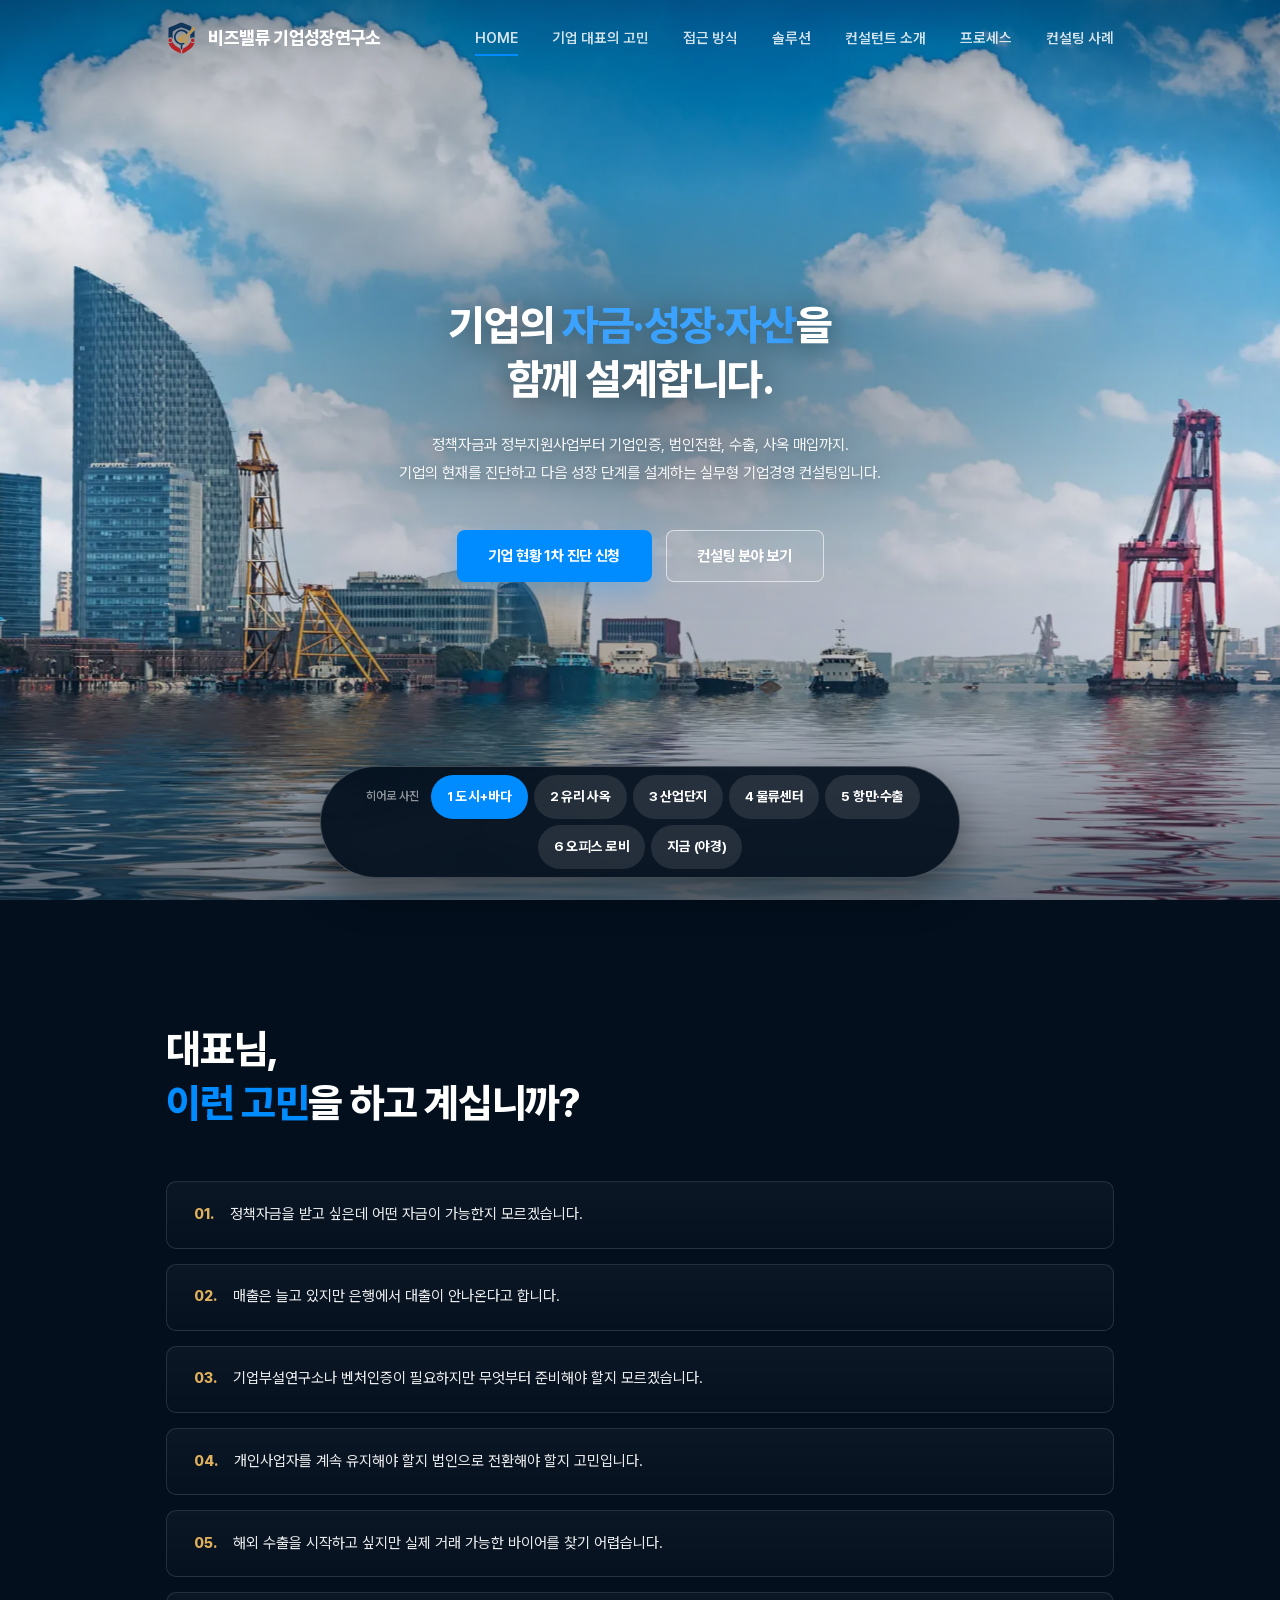
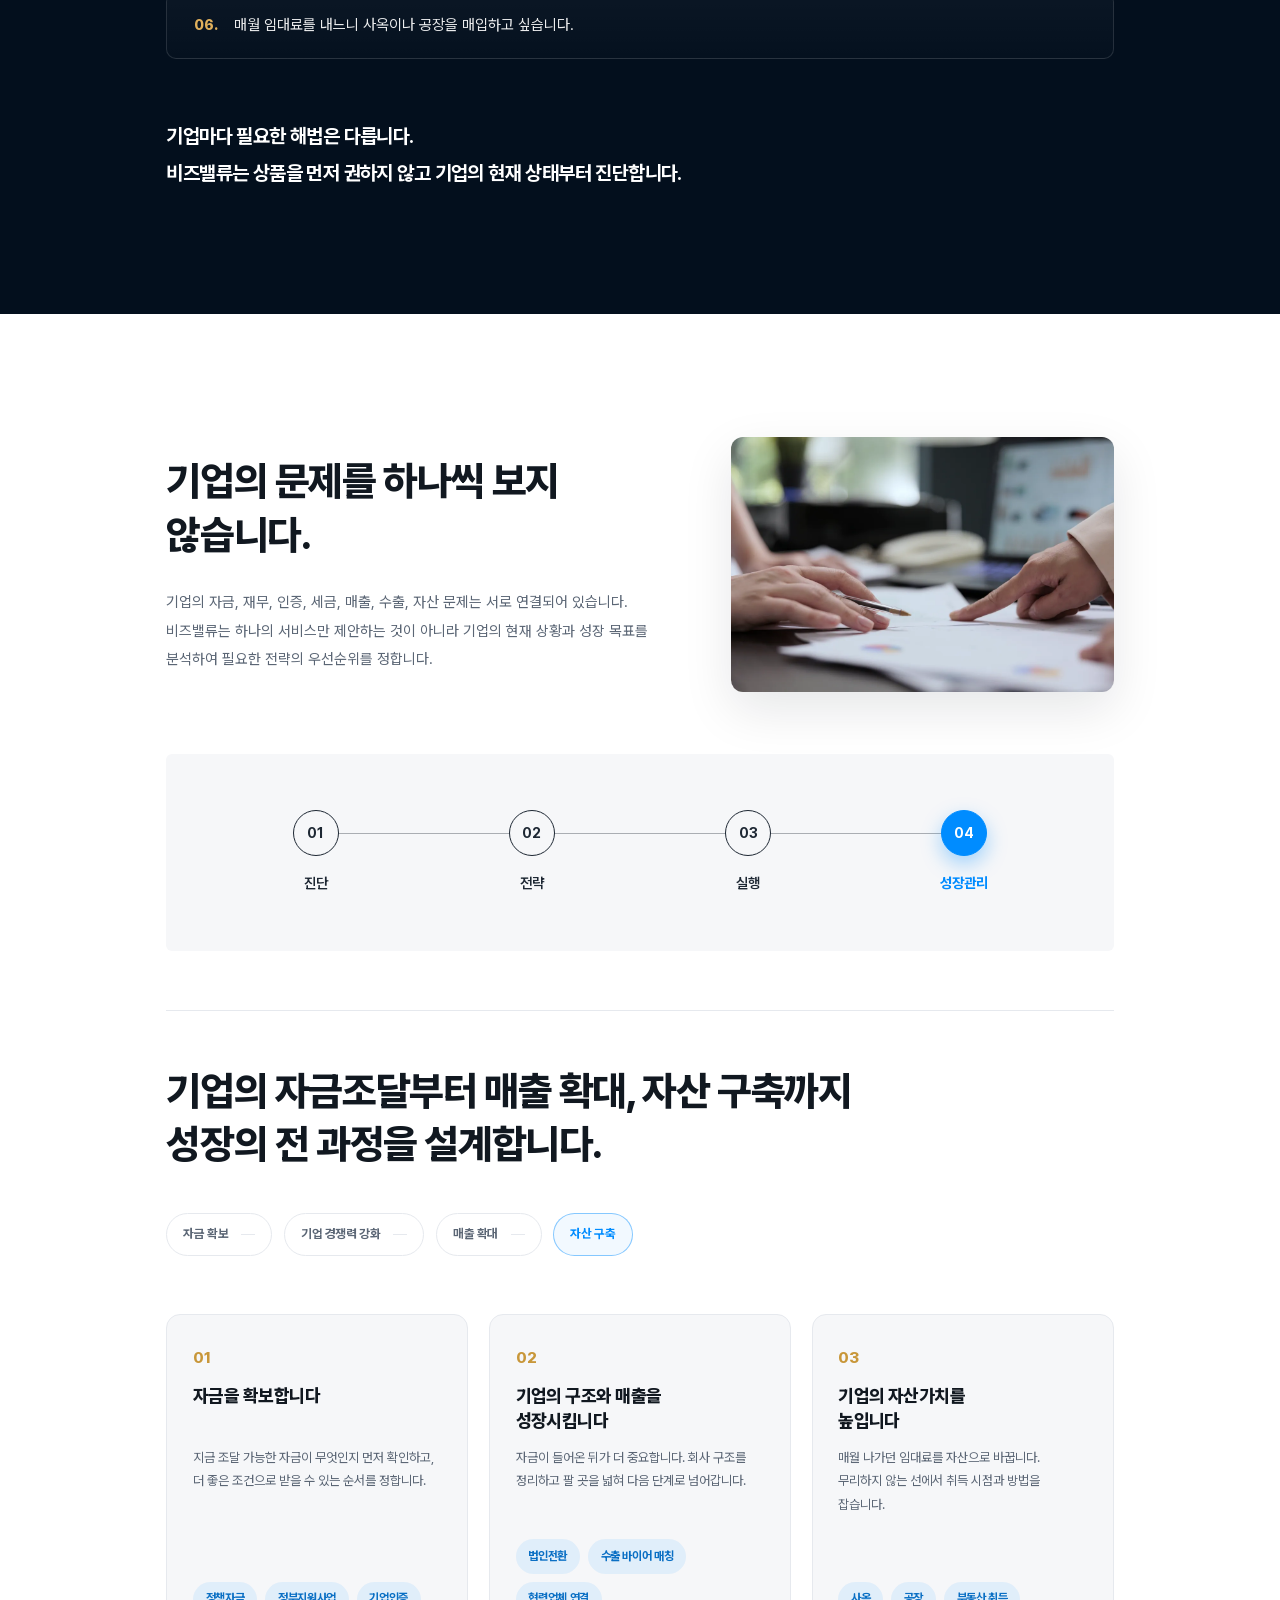
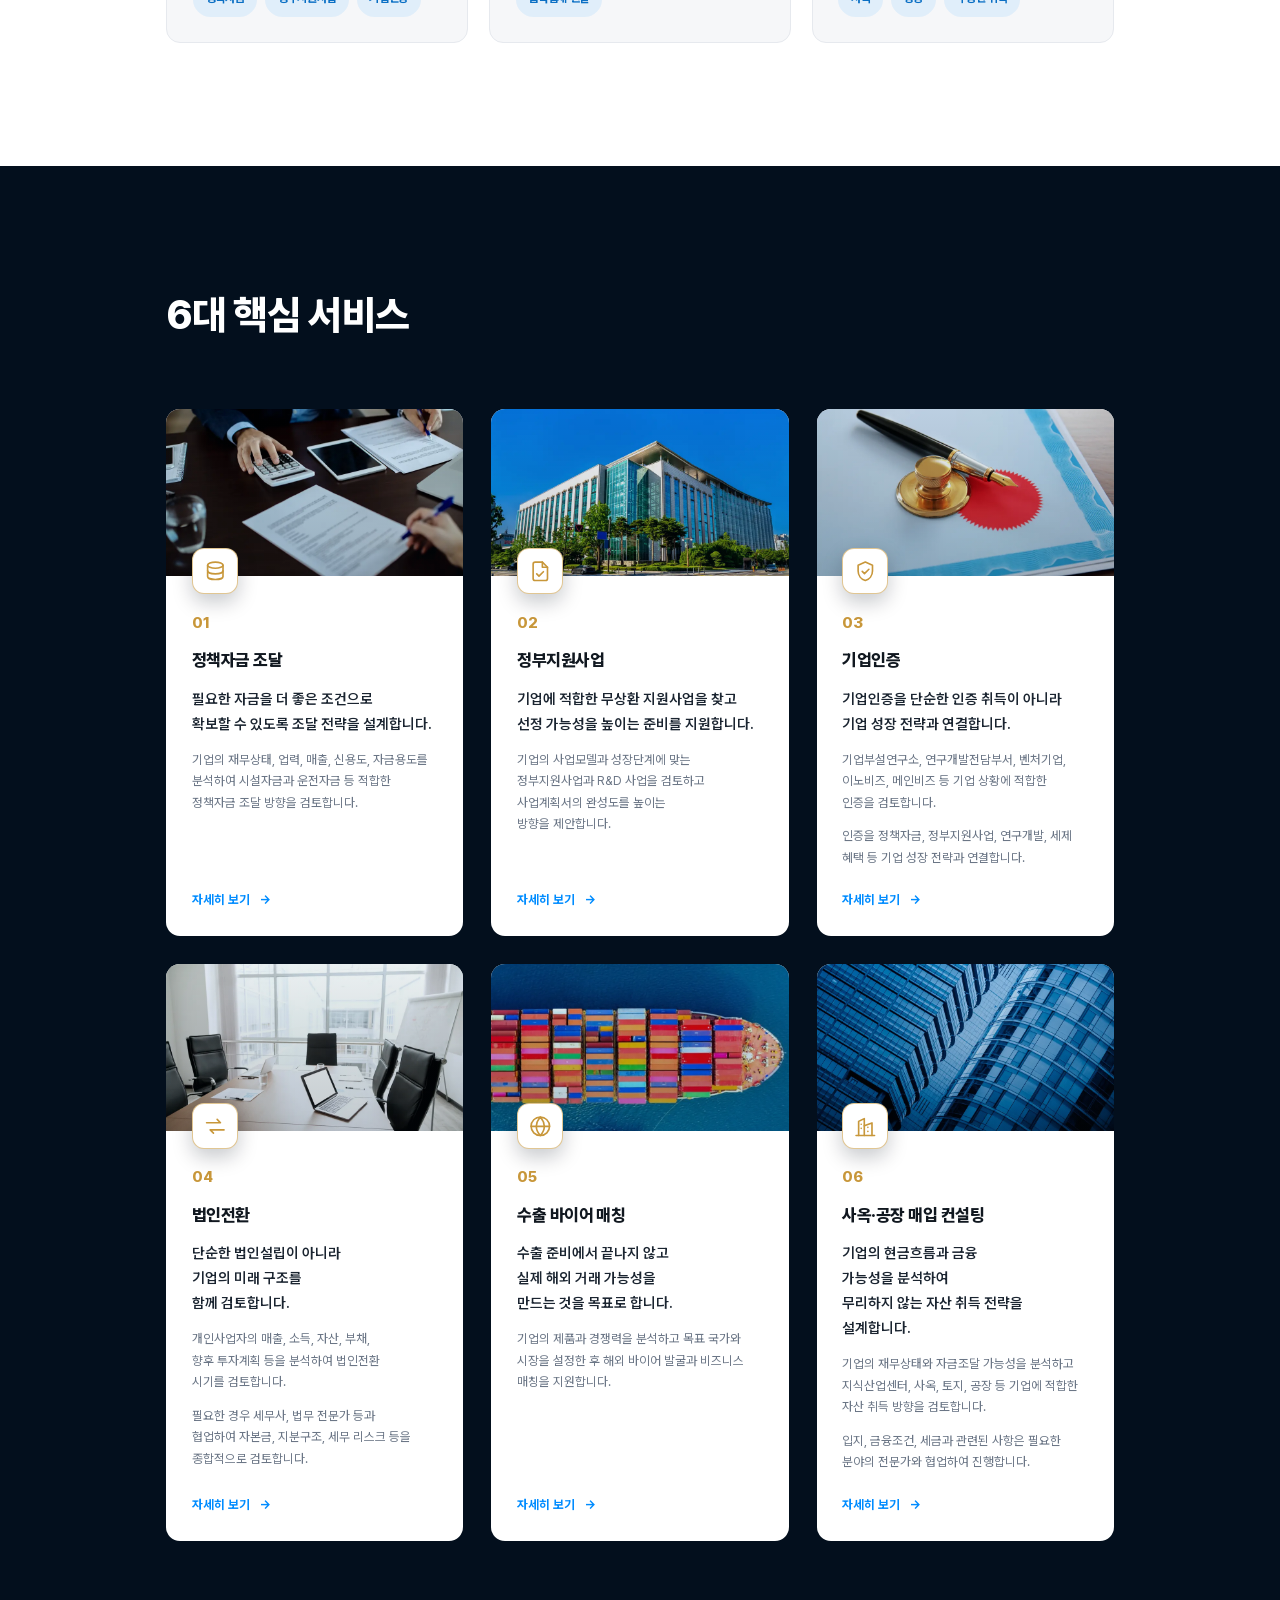
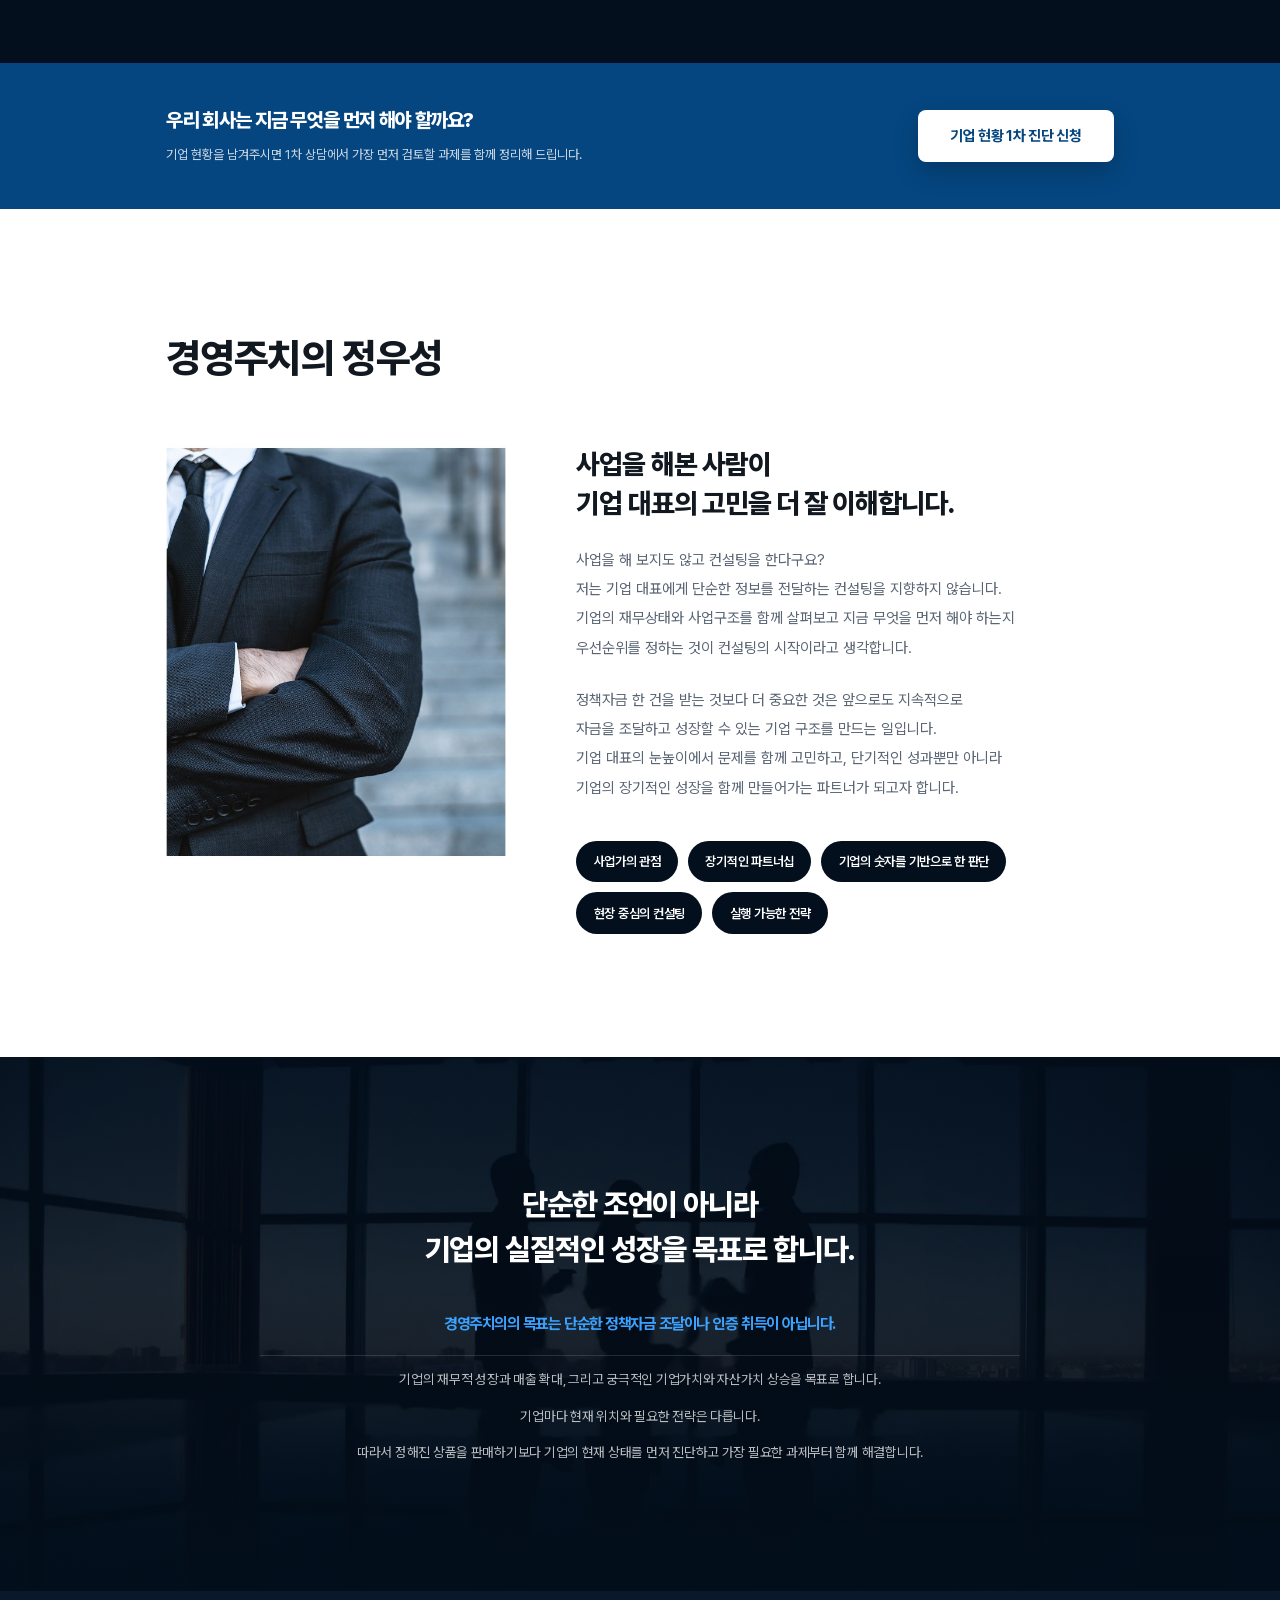
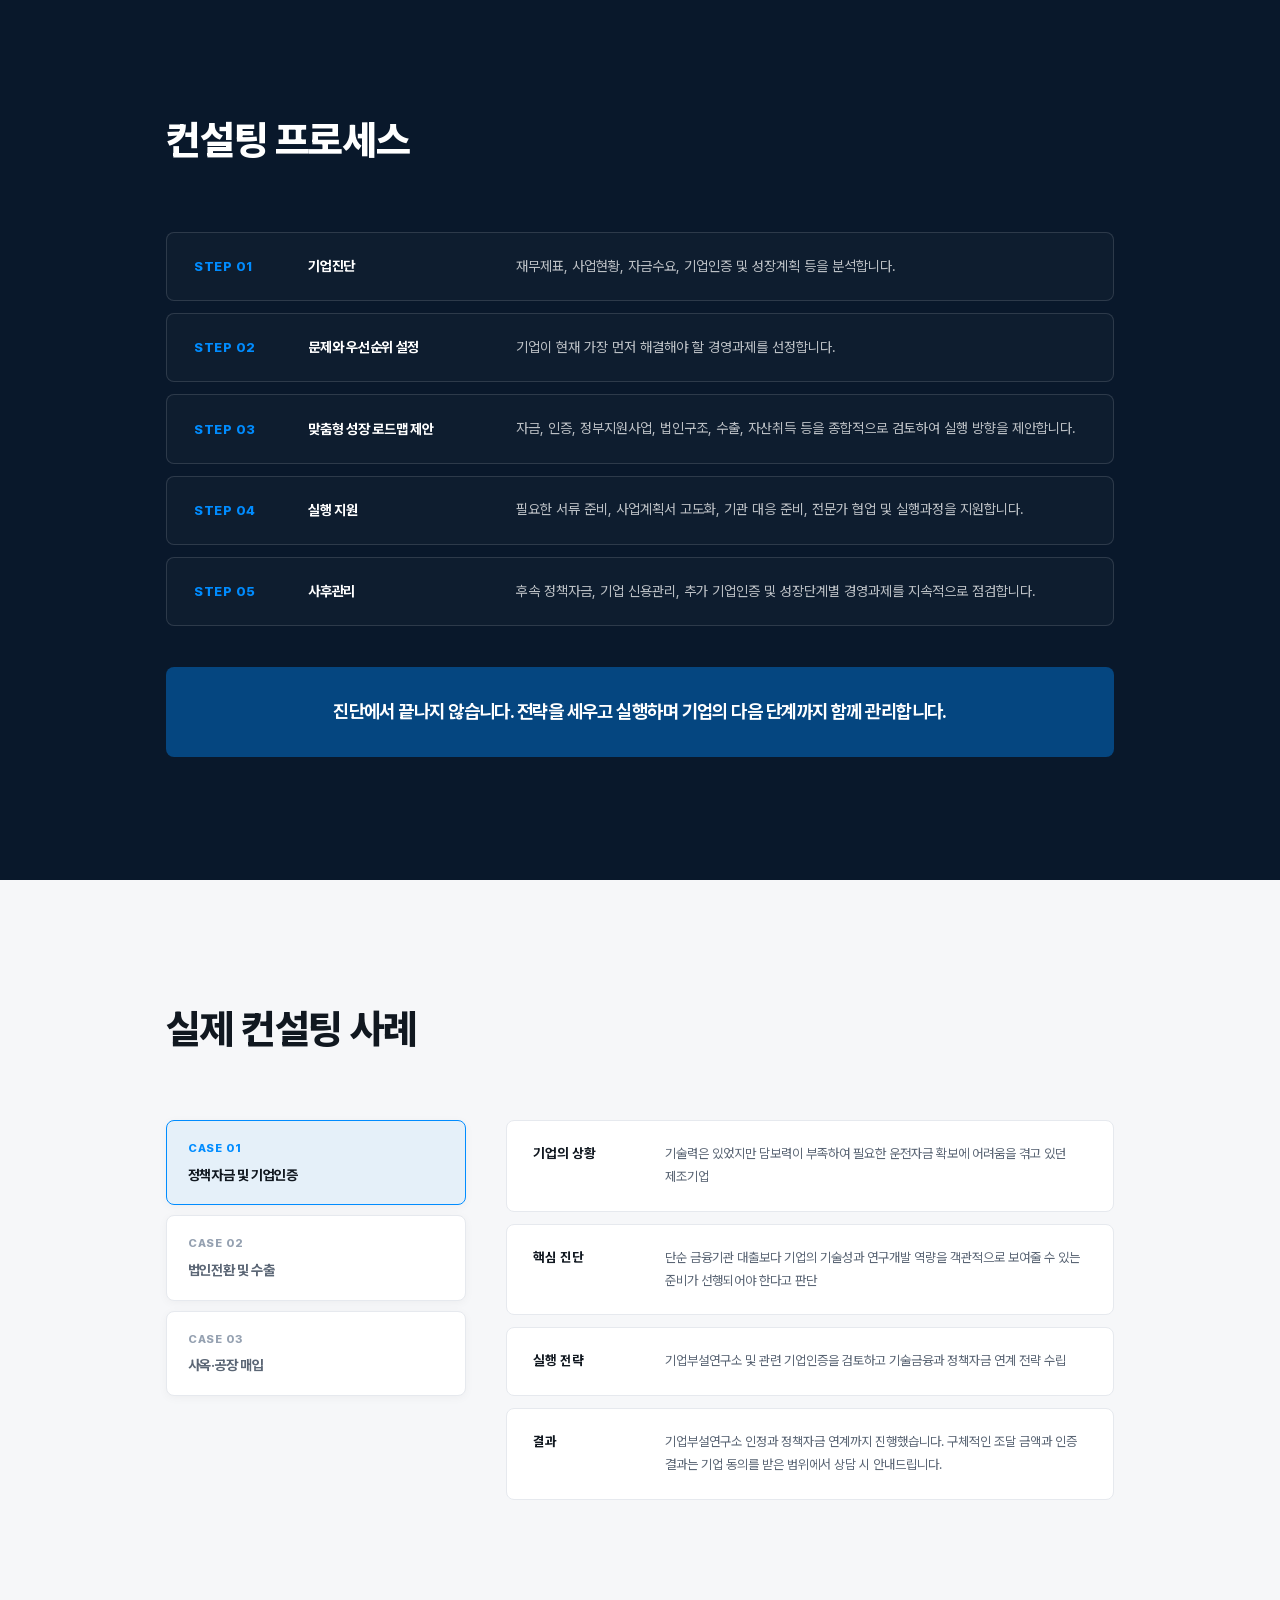
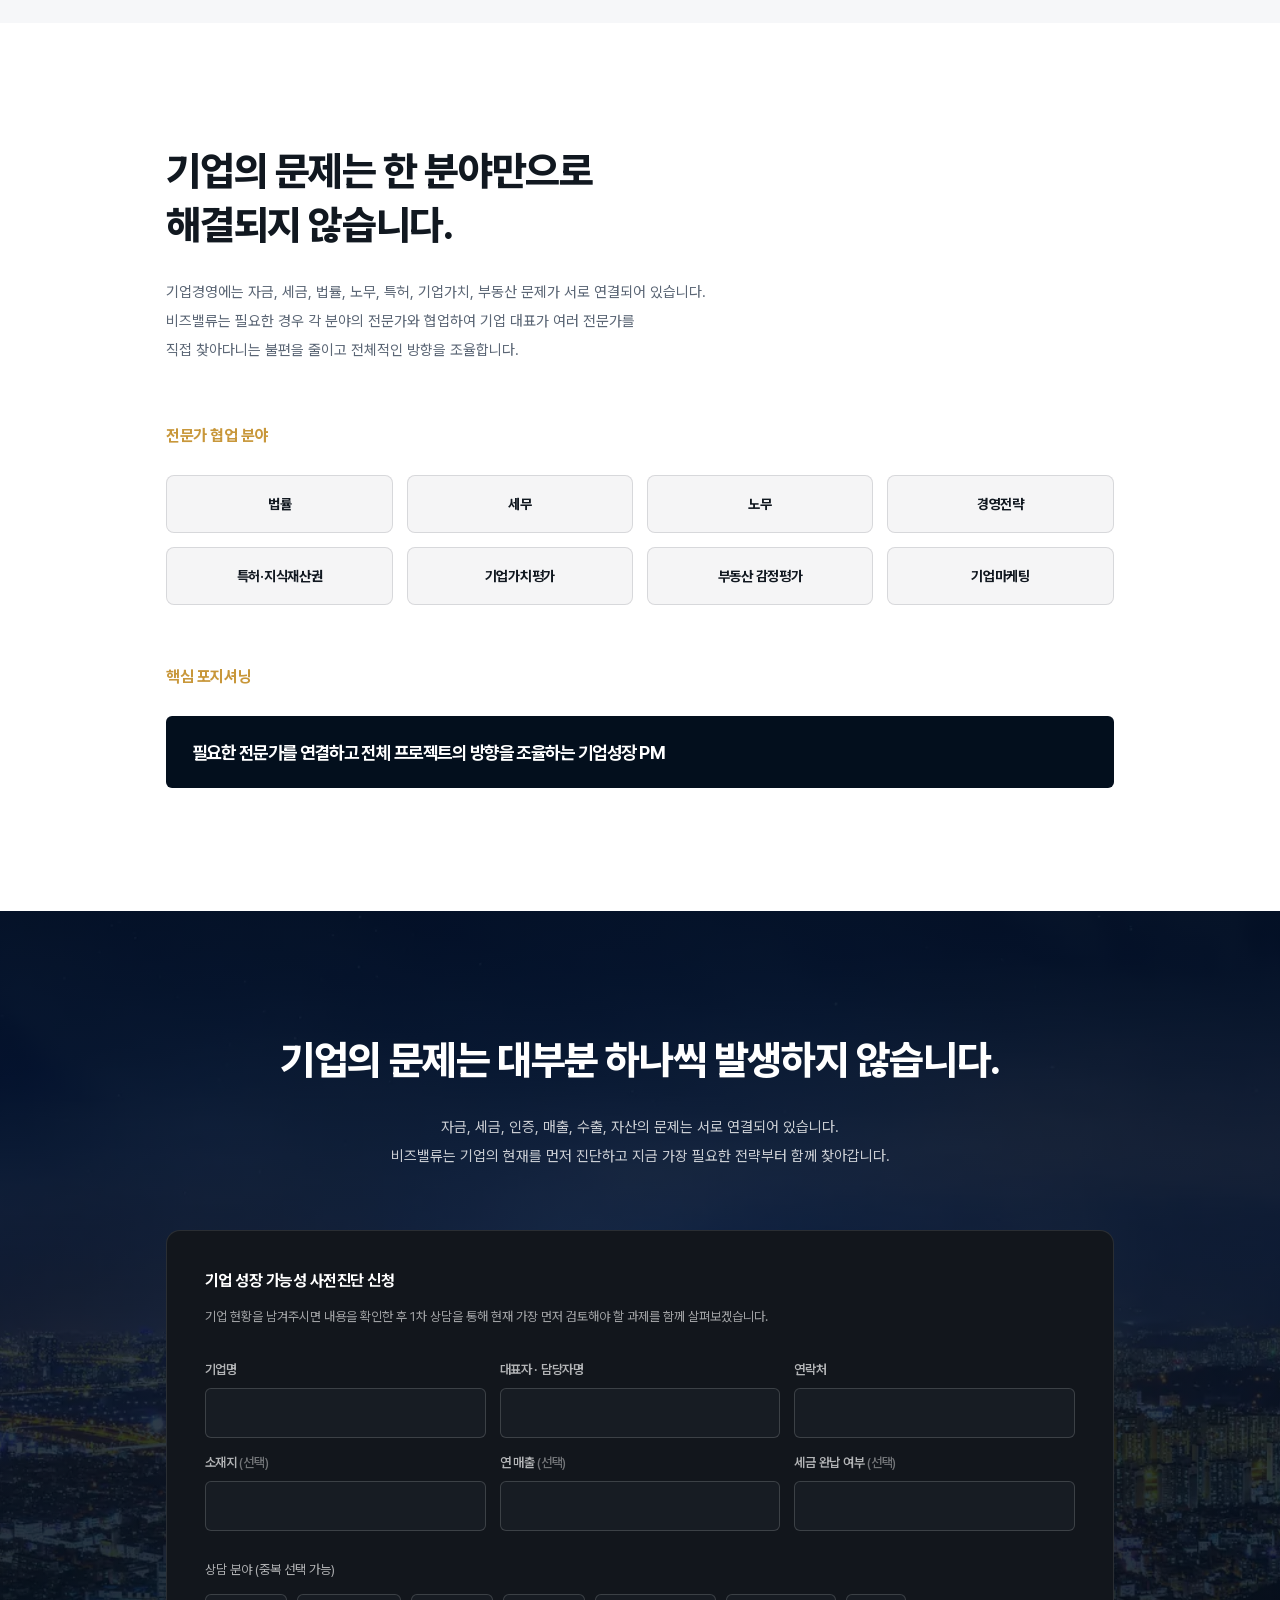
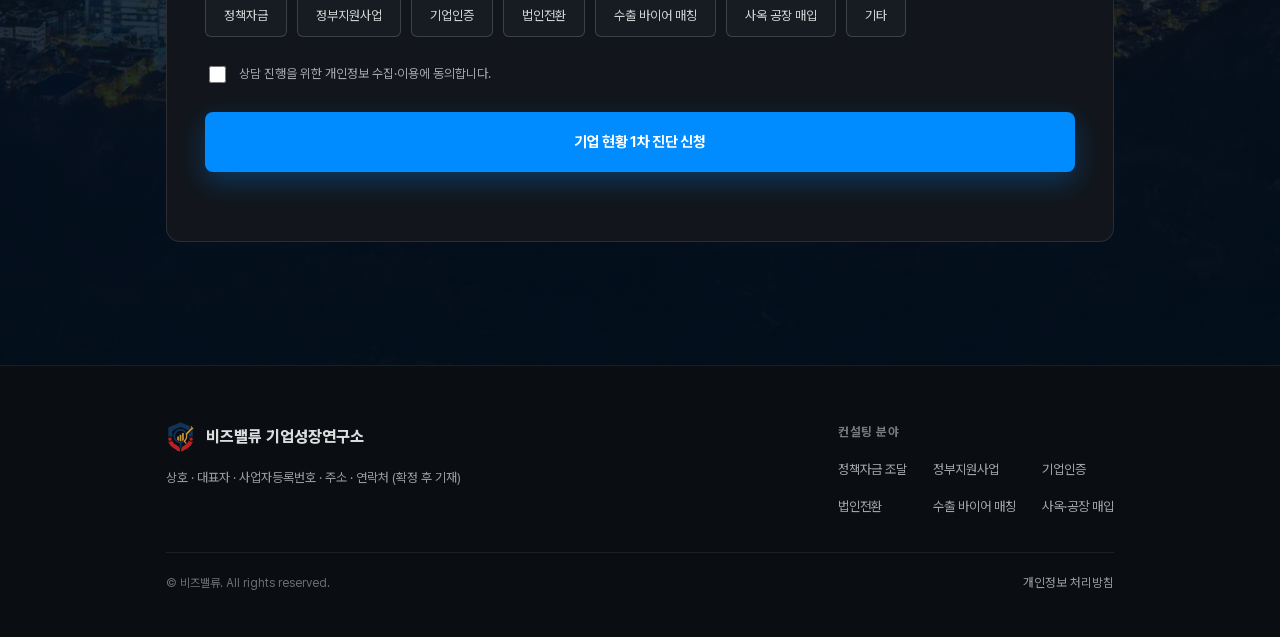
==== commit 28962ad1: "히어로 후보 전면 교체 (도시 야경 계열 폐기, 5개 방향 6장) 앞선 4장이 모두 도시 풍경 한 방향이었고 전부 반려됨. 방향 자체를 다섯 갈래로 넓혀 다시 찾음.  1 도시+바" ====
--- a/preview-hero.html
+++ b/preview-hero.html
@@ -578,14 +578,18 @@
   .hswitch button.on{background:#008cff}
   .hswitch .lab{color:rgba(255,255,255,.55);font-size:12px;font-weight:600;align-self:center;padding:0 6px}
   @media (max-width:860px){ .hswitch{bottom:76px;flex-wrap:nowrap;gap:4px;padding:6px;width:auto;left:8px;right:8px;transform:none;justify-content:space-between}
-    .hswitch button{padding:9px 8px;font-size:11.5px;flex:1 1 0;white-space:nowrap}
+    .hswitch{overflow-x:auto;-webkit-overflow-scrolling:touch;justify-content:flex-start}
+    .hswitch button{padding:9px 10px;font-size:11.5px;flex:0 0 auto;white-space:nowrap}
     .hswitch .lab{display:none} }
 </style>
 <div class="hswitch" id="hswitch">
   <span class="lab">히어로 사진</span>
-  <button data-img="_cand/hA.webp" data-light="1">1 한강 항공</button>
-  <button data-img="_cand/hK.webp" data-light="1">2 남산 도심</button>
-  <button data-img="_cand/hC.webp" data-light="1">3 도심 파노라마</button>
+  <button data-img="_cand/n1.webp" data-light="1">1 도시+바다</button>
+  <button data-img="_cand/n5.webp" data-light="1">2 유리 사옥</button>
+  <button data-img="_cand/n3.webp" data-light="1">3 산업단지</button>
+  <button data-img="_cand/n4.webp" data-light="1">4 물류센터</button>
+  <button data-img="_cand/n2.webp" data-light="1">5 항만·수출</button>
+  <button data-img="_cand/n6.webp" data-light="1">6 오피스 로비</button>
   <button data-img="" data-light="">지금 (야경)</button>
 </div>
 <script>
